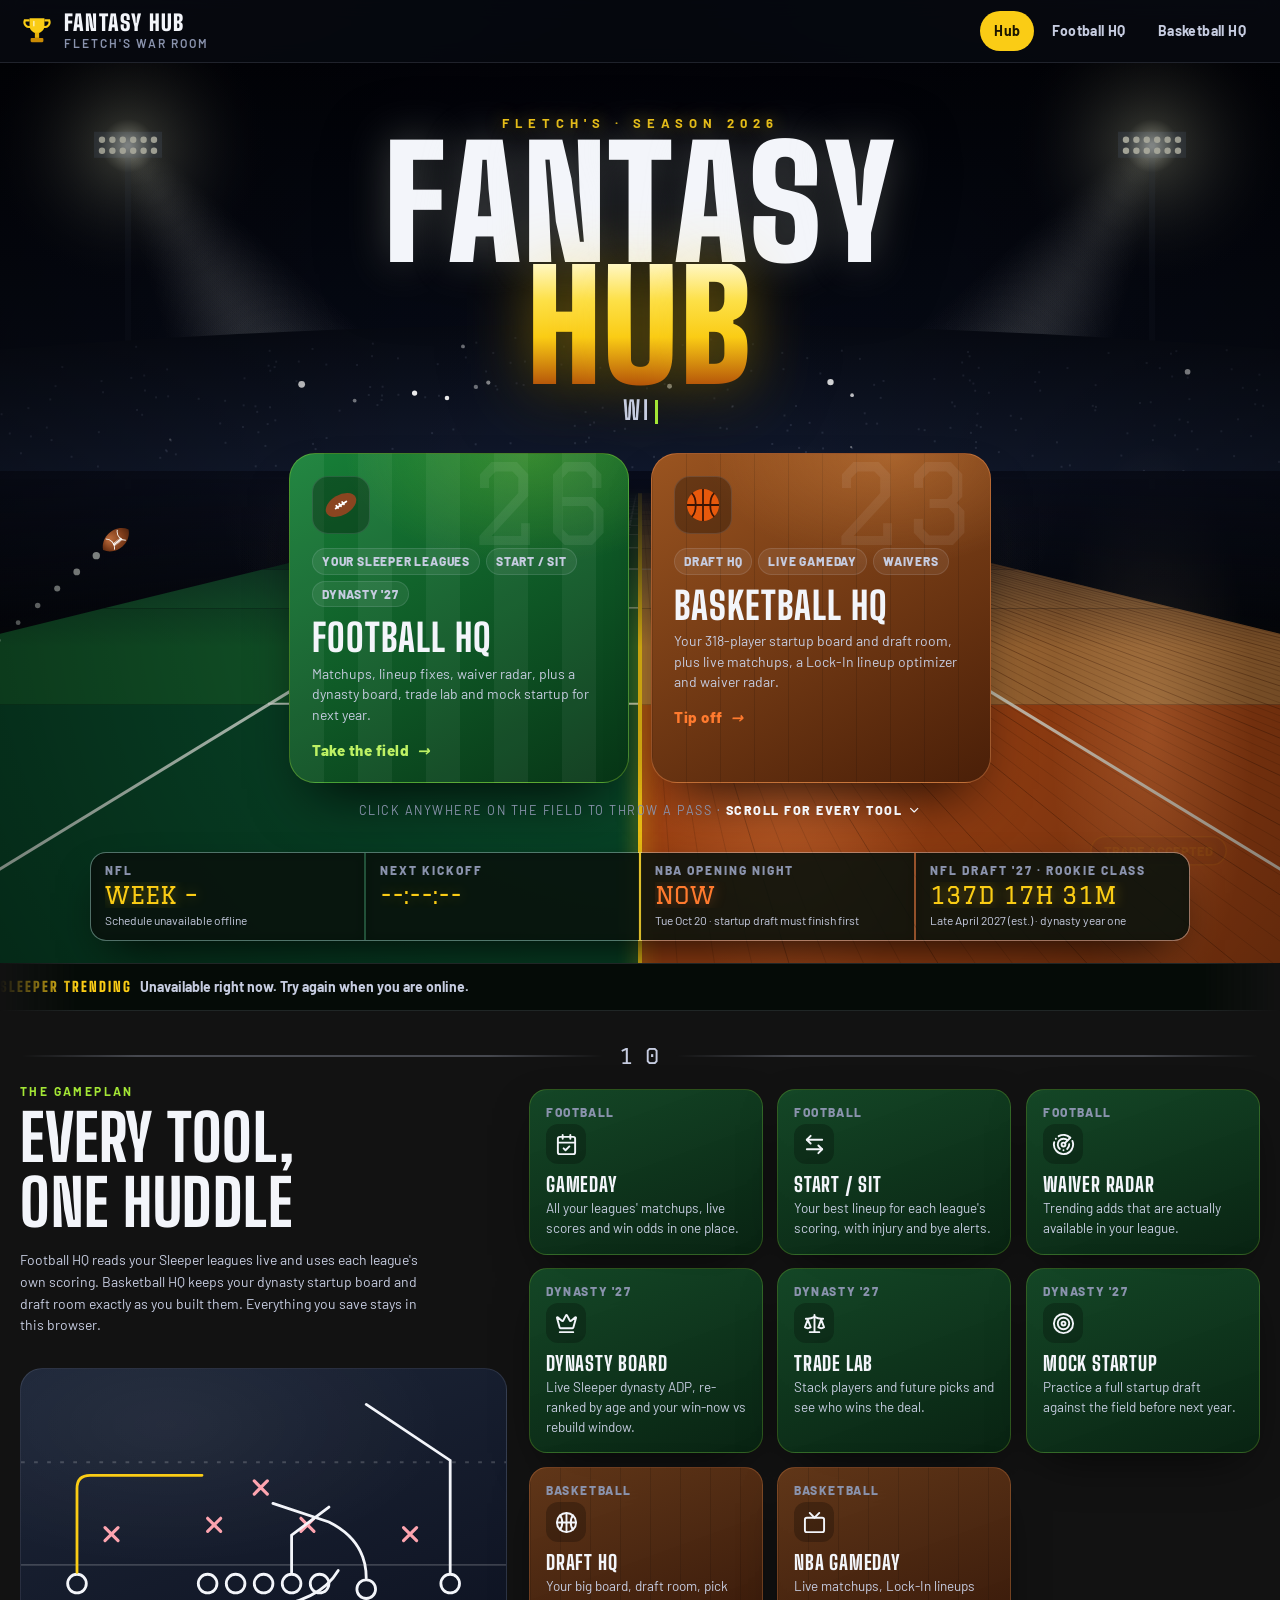
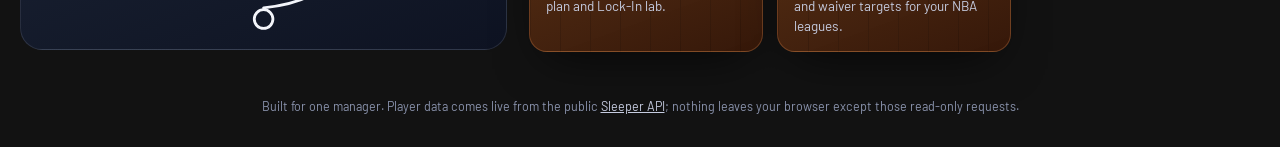
==== index.html @ 1ca3223a "Live board: normal view shows just the player's team and kickoff; full screen keeps the matchup Co-A" ====
<!doctype html>
<html lang="en">
<head>
<meta charset="utf-8">
<meta name="viewport" content="width=device-width,initial-scale=1">
<title>Fletch's Fantasy Hub</title>
<meta name="description" content="Personal fantasy sports hub: football leagues, dynasty prep and the basketball draft HQ.">
<link rel="icon" href="data:image/svg+xml,<svg xmlns='http://www.w3.org/2000/svg' viewBox='0 0 64 64'><ellipse cx='32' cy='32' rx='28' ry='17' fill='%238a4520' transform='rotate(-30 32 32)'/><path d='M22 38l20-12M27 36l-3-4M32 33l-3-4M37 30l-3-4' stroke='white' stroke-width='3'/></svg>">
<link rel="preconnect" href="https://fonts.googleapis.com"><link rel="preconnect" href="https://fonts.gstatic.com" crossorigin>
<link rel="stylesheet" href="https://fonts.googleapis.com/css2?family=Big+Shoulders+Display:wght@700;800;900&family=Graduate&family=Barlow:wght@400;500;600;700;800&family=JetBrains+Mono:wght@500;700&display=swap">
<link rel="stylesheet" href="assets/hub.css?v=20261015f">
<style>
/* Landing: a full-bleed stadium hero (canvas field + flying objects) with the title, two "jersey" doors and a scoreboard.
   Below: the gameplan tiles, a live Sleeper ticker and a recap of your leagues. */
.stadium{position:relative;min-height:max(100vh,720px);overflow:hidden;isolation:isolate;cursor:crosshair}
.stadium canvas{position:absolute;inset:0;width:100%;height:100%;display:block}
#fieldCv{z-index:-2}
#fxCv{z-index:2;pointer-events:none}
.stadium .hero-in{position:relative;z-index:3;display:flex;flex-direction:column;align-items:center;text-align:center;padding:6vh 20px 130px;pointer-events:none}
.stadium .hero-in a,.stadium .hero-in button{pointer-events:auto}
.kicker{font:700 13px/1 var(--font-body);letter-spacing:6px;text-transform:uppercase;color:var(--gold);text-shadow:0 0 16px rgba(250,204,21,.55);opacity:0;animation:fadeup .8s .2s forwards}
.title{margin:12px 0 6px;font:900 clamp(60px,min(12.5vw,17vh),190px)/.8 var(--font-display);text-transform:uppercase;letter-spacing:2px;filter:drop-shadow(0 12px 30px rgba(0,0,0,.7))}
.title .ln{display:block;white-space:nowrap}
.title .ch{display:inline-block;opacity:0;transform:translateY(-120px) rotate(-14deg) scale(1.4);animation:drop .9s cubic-bezier(.2,1.4,.4,1) forwards}
.title .ln1 .ch{color:var(--chalk);-webkit-text-stroke:0 transparent;text-shadow:0 0 40px rgba(241,248,238,.25)}
.title .ln2 .ch{background:linear-gradient(100deg,transparent 40%,rgba(255,255,255,.95) 50%,transparent 60%) no-repeat,linear-gradient(180deg,#fff7c2 0%,var(--gold-2) 30%,var(--gold) 60%,#b45309 100%);background-size:300% 100%,100% 100%;background-position:150% 0,0 0;-webkit-background-clip:text;background-clip:text;color:transparent;filter:drop-shadow(0 0 30px rgba(250,204,21,.45));animation-name:drop,shimmer;animation-duration:.9s,4.5s;animation-timing-function:cubic-bezier(.2,1.4,.4,1),ease-in-out;animation-fill-mode:forwards,none;animation-iteration-count:1,infinite}
@keyframes drop{to{opacity:1;transform:none}}
@keyframes shimmer{0%,55%{background-position:150% 0,0 0}85%,100%{background-position:-50% 0,0 0}}
@keyframes fadeup{from{opacity:0;transform:translateY(16px)}to{opacity:1;transform:none}}
.tagline{height:34px;font:700 clamp(18px,2.4vw,26px)/34px var(--font-display);letter-spacing:3px;text-transform:uppercase;color:var(--chalk-2);opacity:0;animation:fadeup .8s 1.5s forwards}
.tagline b{color:var(--gold)}
.tagline .cur{display:inline-block;width:3px;height:24px;background:var(--lime);vertical-align:-4px;margin-left:4px;animation:blink 1s steps(1) infinite}
@keyframes blink{50%{opacity:0}}
.doors{display:grid;grid-template-columns:repeat(2,minmax(0,340px));gap:22px;margin-top:26px}
@media (max-height:860px) and (min-width:761px){.door .pills{display:none}.door p{margin-bottom:8px}.door h2{font-size:32px}.door .ico{width:48px;height:48px;margin-bottom:10px}.hint{display:none}}
.door{position:relative;display:block;text-decoration:none;color:var(--chalk);border-radius:26px;padding:22px 22px 20px;text-align:left;overflow:hidden;opacity:0;animation:fadeup .8s forwards;border:1px solid var(--line-strong);box-shadow:0 30px 60px -24px rgba(0,0,0,.9)}
.door:nth-child(1){animation-delay:1.8s;background:radial-gradient(260px 160px at var(--mx,70%) var(--my,0%),rgba(163,230,53,.25),transparent 70%),repeating-linear-gradient(90deg,rgba(255,255,255,.05) 0 34px,transparent 34px 68px),linear-gradient(150deg,#178038,#073516)}
.door:nth-child(1){border-color:rgba(163,230,53,.35)}
.door:nth-child(2){animation-delay:2s;border-color:rgba(255,154,87,.4);background:radial-gradient(260px 160px at var(--mx,70%) var(--my,0%),rgba(255,170,90,.3),transparent 70%),repeating-linear-gradient(90deg,rgba(0,0,0,.12) 0 1px,transparent 1px 34px),linear-gradient(150deg,#9a5420,#4a1f08)}
.door .num{position:absolute;right:14px;top:-6px;font:400 110px/1 var(--font-jersey);color:rgba(255,255,255,.07);pointer-events:none}
.door .ico{width:58px;height:58px;display:grid;place-items:center;border-radius:16px;background:rgba(0,0,0,.3);border:1px solid var(--line);margin-bottom:14px}
.door:nth-child(1) .go{color:#bef264}
.door:nth-child(1) .ico svg{animation:wob 3s ease-in-out infinite}
.door:nth-child(2) .ico svg{animation:bounce 1.1s cubic-bezier(.5,0,.5,1) infinite alternate}
@keyframes bounce{from{transform:translateY(-5px)}to{transform:translateY(5px) scaleY(.92)}}
.door h2{font-size:38px;text-transform:uppercase;letter-spacing:1px}
.door p{margin:6px 0 14px;color:var(--chalk-2);font-size:14px;line-height:1.45}
.door .go{display:inline-flex;align-items:center;gap:8px;font-weight:800;letter-spacing:.5px;color:var(--gold)}
.door:nth-child(2) .go{color:var(--orange)}
.door .go i{display:inline-block;transition:transform .2s}
.door:hover .go i{transform:translateX(6px)}
.door .pills{display:flex;gap:6px;flex-wrap:wrap;margin-bottom:12px}
.door .pills span{font-size:12px;font-weight:800;letter-spacing:.8px;text-transform:uppercase;padding:3px 9px;border-radius:999px;background:rgba(255,255,255,.07);border:1px solid var(--line);color:var(--chalk-2)}
@media (max-width:760px){.doors{grid-template-columns:minmax(0,1fr);width:100%;max-width:420px}.stadium .hero-in{padding-top:7vh}}
.hint .cue{color:var(--chalk);text-decoration:none;font-weight:800;white-space:nowrap}
.hint .cue .ic{animation:cue 1.6s ease-in-out infinite}
.hint .cue:hover{color:var(--gold)}
@keyframes cue{0%,100%{transform:translateY(0)}50%{transform:translateY(3px)}}
@media (prefers-reduced-motion:reduce){.hint .cue .ic{animation:none}}
.hint{margin-top:18px;font-size:12.5px;letter-spacing:1.5px;text-transform:uppercase;color:var(--muted);opacity:0;animation:fadeup .8s 2.6s forwards}
.board-strip{position:absolute;left:0;right:0;margin:0 auto;bottom:22px;z-index:3;width:min(1100px,calc(100% - 32px));display:grid;grid-template-columns:repeat(4,minmax(0,1fr));gap:2px;border-radius:16px;overflow:hidden;background:rgba(225,255,230,.12);border:1px solid var(--line-strong);box-shadow:0 20px 50px -20px #000;opacity:0;animation:fadeup .8s 2.3s forwards}
.board-strip > div{background:rgba(2,10,5,.86);backdrop-filter:blur(6px);padding:10px 14px;min-width:0}
.board-strip .l{display:block;font:800 12px/1.2 var(--font-body);letter-spacing:2px;text-transform:uppercase;color:var(--muted);white-space:nowrap;overflow:hidden;text-overflow:ellipsis}
.board-strip b{display:block;margin-top:5px;font:400 clamp(16px,2vw,24px)/1.1 var(--font-jersey);color:var(--gold);text-shadow:0 0 14px rgba(250,204,21,.45);white-space:nowrap;overflow:hidden;text-overflow:ellipsis}
.board-strip b.o{color:var(--orange);text-shadow:0 0 14px rgba(255,122,46,.45)}
.board-strip small{display:block;font-size:12px;color:var(--chalk-2);margin-top:3px;white-space:nowrap;overflow:hidden;text-overflow:ellipsis}
@media (max-width:760px){.board-strip{grid-template-columns:repeat(2,minmax(0,1fr))}.stadium .hero-in{padding-bottom:200px}}

/* ticker */
.ticker{position:relative;z-index:1;overflow:hidden;border-block:1px solid var(--line);background:rgba(2,10,5,.75);white-space:nowrap;-webkit-mask-image:linear-gradient(90deg,transparent,#000 6%,#000 94%,transparent);mask-image:linear-gradient(90deg,transparent,#000 6%,#000 94%,transparent)}
.ticker .tk{display:inline-flex;gap:34px;padding:12px 0;animation:tick 60s linear infinite}
.ticker:hover .tk{animation-play-state:paused}
.ticker .it{display:inline-flex;align-items:center;gap:8px;font-weight:700;font-size:14px;color:var(--chalk-2)}
.ticker .it b{color:var(--chalk)}
.ticker .up{color:var(--lime);font-family:var(--font-mono);font-size:12px}
.ticker .dn{color:#fda4af;font-family:var(--font-mono);font-size:12px}
.ticker .lab{font:900 14px/1 var(--font-display);letter-spacing:2px;color:var(--gold);text-transform:uppercase}
@keyframes tick{to{transform:translateX(-50%)}}

/* gameplan */
.plan{display:grid;grid-template-columns:minmax(0,1fr) minmax(0,1.5fr);gap:22px;align-items:center}
@media (max-width:980px){.plan{grid-template-columns:minmax(0,1fr)}}
.playsvg{width:100%;height:auto;border-radius:22px;background:radial-gradient(400px 200px at 30% 20%,rgba(255,255,255,.05),transparent 70%),linear-gradient(160deg,#1d2638,#0e1322);border:1px solid var(--line)}
.playsvg .route{fill:none;stroke:var(--chalk);stroke-width:3;stroke-linecap:round;stroke-dasharray:var(--len);stroke-dashoffset:var(--len)}
.playsvg.in .route{animation:draw 1.6s ease forwards}
.playsvg .route.hot{stroke:var(--gold)}
@keyframes draw{to{stroke-dashoffset:0}}
.playsvg .o{fill:none;stroke:var(--chalk);stroke-width:3}
.playsvg .x{stroke:#fda4af;stroke-width:3.4;stroke-linecap:round}
.tiles{display:grid;grid-template-columns:repeat(auto-fill,minmax(210px,1fr));gap:14px}
.tile{display:block;text-decoration:none;color:var(--chalk);padding:16px;border-radius:18px;background:var(--surface);border:1px solid var(--line);box-shadow:var(--shadow);transition:border-color .2s,transform .25s}
.tile:hover{border-color:var(--gold)}
.tile.fb{background:linear-gradient(160deg,rgba(23,115,56,.55),rgba(7,40,19,.8));border-color:rgba(163,230,53,.22)}
.tile.fb:hover{border-color:#a3e635}
.tile.nba{background:repeating-linear-gradient(90deg,rgba(0,0,0,.12) 0 1px,transparent 1px 30px),linear-gradient(160deg,rgba(150,80,30,.6),rgba(60,25,8,.85));border-color:rgba(255,154,87,.25)}
.tile.nba:hover{border-color:#ff9a57}
.tile .ti{width:40px;height:40px;border-radius:12px;display:grid;place-items:center;margin-bottom:10px;background:rgba(0,0,0,.25);font-size:20px;color:var(--chalk)}
.tile h3{font-size:20px;text-transform:uppercase;letter-spacing:.8px}
.tile p{margin:4px 0 0;font-size:13.5px;color:var(--chalk-2);line-height:1.45}
.tile .lg{font:800 12px/1 var(--font-body);letter-spacing:1.6px;text-transform:uppercase;color:var(--muted);margin-bottom:6px}
.recap{display:grid;grid-template-columns:repeat(auto-fill,minmax(250px,1fr));gap:14px}
.lgcard{padding:16px;border-radius:18px;background:var(--surface);border:1px solid var(--line);text-decoration:none;color:var(--chalk);display:block}
.lgcard .rec{font:400 34px/1 var(--font-jersey);color:var(--gold)}
.lgcard .nm{font:800 18px/1.15 var(--font-display);text-transform:uppercase;letter-spacing:.6px;margin-bottom:8px}
.scrollcue{position:absolute;left:50%;bottom:118px;z-index:3;transform:translateX(-50%);opacity:0;animation:fadeup .8s 3s forwards;display:none}
</style>
</head>
<body>
<header class="topnav">
  <div class="wrap">
    <a class="logo" href="index.html" aria-label="Fantasy Hub home">
      <svg class="ball" viewBox="0 0 64 64" aria-hidden="true"><path d="M18 8h28v14a14 14 0 0 1-28 0z" fill="#facc15"/><path d="M18 12H9a9 9 0 0 0 11 12M46 12h9a9 9 0 0 1-11 12" fill="none" stroke="#facc15" stroke-width="4"/><rect x="28" y="35" width="8" height="10" fill="#eab308"/><rect x="20" y="45" width="24" height="8" rx="2" fill="#ca8a04"/><path d="M26 14v8" stroke="#fff" stroke-width="3" stroke-linecap="round" opacity=".6"/></svg>
      <span>Fantasy Hub<small>Fletch's war room</small></span>
    </a>
    <nav class="navlinks" aria-label="Main">
      <a href="index.html" aria-current="page">Hub</a>
      <a href="football/index.html">Football HQ</a>
      <a href="basketball/index.html">Basketball HQ</a>
    </nav>
  </div>
</header>

<section class="stadium" id="stadium" aria-label="Welcome">
  <canvas id="fieldCv" aria-hidden="true"></canvas>
  <canvas id="fxCv" aria-hidden="true"></canvas>
  <div class="hero-in">
    <div class="kicker">Fletch's · Season 2026</div>
    <h1 class="title" aria-label="Fantasy Hub"><span class="ln ln1" data-t="FANTASY"></span><span class="ln ln2" data-t="HUB"></span></h1>
    <div class="tagline" aria-live="off"><span id="tagTxt"></span><span class="cur"></span></div>
    <div class="doors">
      <a class="door tilt shine" href="football/index.html">
        <span class="num">26</span>
        <div class="ico"><svg width="38" height="38" viewBox="0 0 64 64" aria-hidden="true"><ellipse cx="32" cy="32" rx="28" ry="17" fill="#8a4520" transform="rotate(-30 32 32)"/><path d="M23 38l18-12M27 37l-3-4M32 34l-3-4M37 31l-3-4" stroke="#fff" stroke-width="3" stroke-linecap="round"/></svg></div>
        <div class="pills"><span>Your Sleeper leagues</span><span>Start / Sit</span><span>Dynasty '27</span></div>
        <h2>Football HQ</h2>
        <p>Matchups, lineup fixes, waiver radar, plus a dynasty board, trade lab and mock startup for next year.</p>
        <span class="go">Take the field <i>→</i></span>
      </a>
      <a class="door tilt shine" href="basketball/index.html">
        <span class="num">23</span>
        <div class="ico"><svg width="38" height="38" viewBox="0 0 64 64" aria-hidden="true"><circle cx="32" cy="32" r="27" fill="#e8590c"/><g fill="none" stroke="#3b1404" stroke-width="3"><path d="M5 32h54M32 5v54"/><path d="M13 12c9 8 9 32 0 40M51 12c-9 8-9 32 0 40"/></g></svg></div>
        <div class="pills"><span>Draft HQ</span><span>Live Gameday</span><span>Waivers</span></div>
        <h2>Basketball HQ</h2>
        <p>Your 318-player startup board and draft room, plus live matchups, a Lock-In lineup optimizer and waiver radar.</p>
        <span class="go">Tip off <i>→</i></span>
      </a>
    </div>
    <div class="hint">Click anywhere on the field to throw a pass · <a class="cue" href="#tools">Scroll for every tool <svg class="ic" aria-hidden="true" focusable="false"><use href="#i-chevron-down"/></svg></a></div>
  </div>
  <div class="board-strip" role="group" aria-label="Scoreboard">
    <div><span class="l" id="sbWeekL">NFL</span><b id="sbWeek">WEEK –</b><small id="sbWeekS">Loading schedule…</small></div>
    <div><span class="l">Next kickoff</span><b id="sbKick">--:--:--</b><small id="sbKickS">&nbsp;</small></div>
    <div><span class="l">NBA opening night</span><b class="o" id="sbNba">--</b><small>Tue Oct 20 · startup draft must finish first</small></div>
    <div><span class="l">NFL Draft '27 · rookie class</span><b id="sbDraft">--</b><small>Late April 2027 (est.) · dynasty year one</small></div>
  </div>
</section>

<div class="ticker" aria-label="Trending on Sleeper"><div class="tk" id="ticker"><span class="it"><span class="lab">Sleeper trending</span> Loading the waiver wire…</span></div></div>

<main class="wrap">
  <div class="yard reveal"><span>1 0</span></div>
  <section class="plan" id="tools">
    <div class="reveal">
      <div class="eyebrow">The gameplan</div>
      <h2 style="font-size:clamp(40px,5vw,64px);text-transform:uppercase;margin:8px 0 10px">Every tool, one huddle</h2>
      <p class="sub" style="max-width:52ch">Football HQ reads your Sleeper leagues live and uses each league's own scoring. Basketball HQ keeps your dynasty startup board and draft room exactly as you built them. Everything you save stays in this browser.</p>
      <svg class="playsvg" id="play" viewBox="0 0 520 300" role="img" aria-label="Chalkboard play diagram" style="margin-top:18px">
        <g stroke="rgba(255,255,255,.18)" stroke-width="2"><path d="M0 210h520"/><path d="M0 100h520" stroke-dasharray="4 10"/></g>
        <g class="x"><path d="M90 170l14 14M104 170l-14 14"/><path d="M200 160l14 14M214 160l-14 14"/><path d="M300 160l14 14M314 160l-14 14"/><path d="M410 170l14 14M424 170l-14 14"/><path d="M250 120l14 14M264 120l-14 14"/></g>
        <g><circle class="o" cx="60" cy="230" r="10"/><circle class="o" cx="200" cy="230" r="10"/><circle class="o" cx="230" cy="230" r="10"/><circle class="o" cx="260" cy="230" r="10"/><circle class="o" cx="290" cy="230" r="10"/><circle class="o" cx="320" cy="230" r="10"/><circle class="o" cx="460" cy="230" r="10"/><circle class="o" cx="260" cy="268" r="10"/><circle class="o" cx="370" cy="236" r="10"/></g>
        <path class="route hot" d="M60 218v-90q0-14 14-14h120" style="--len:240"/>
        <path class="route" d="M460 218v-120l-90-60" style="--len:240"/>
        <path class="route" d="M370 224q0-40-40-60l-60-20" style="--len:200"/>
        <path class="route" d="M260 256q60-6 80-40" style="--len:120"/>
        <path class="route" d="M290 218v-40l40-30" style="--len:110"/>
      </svg>
    </div>
    <div class="tiles">
      <a class="tile fb tilt reveal" href="football/index.html#gameday"><div class="lg">Football</div><div class="ti"><svg class="ic" aria-hidden="true" focusable="false"><use href="#i-calendar-check"/></svg></div><h3>Gameday</h3><p>All your leagues' matchups, live scores and win odds in one place.</p></a>
      <a class="tile fb tilt reveal" href="football/index.html#startsit"><div class="lg">Football</div><div class="ti"><svg class="ic" aria-hidden="true" focusable="false"><use href="#i-arrow-left-right"/></svg></div><h3>Start / Sit</h3><p>Your best lineup for each league's scoring, with injury and bye alerts.</p></a>
      <a class="tile fb tilt reveal" href="football/index.html#waivers"><div class="lg">Football</div><div class="ti"><svg class="ic" aria-hidden="true" focusable="false"><use href="#i-radar"/></svg></div><h3>Waiver Radar</h3><p>Trending adds that are actually available in your league.</p></a>
      <a class="tile fb tilt reveal" href="football/index.html#dynasty"><div class="lg">Dynasty '27</div><div class="ti"><svg class="ic" aria-hidden="true" focusable="false"><use href="#i-crown"/></svg></div><h3>Dynasty Board</h3><p>Live Sleeper dynasty ADP, re-ranked by age and your win-now vs rebuild window.</p></a>
      <a class="tile fb tilt reveal" href="football/index.html#trade"><div class="lg">Dynasty '27</div><div class="ti"><svg class="ic" aria-hidden="true" focusable="false"><use href="#i-scale"/></svg></div><h3>Trade Lab</h3><p>Stack players and future picks and see who wins the deal.</p></a>
      <a class="tile fb tilt reveal" href="football/index.html#mock"><div class="lg">Dynasty '27</div><div class="ti"><svg class="ic" aria-hidden="true" focusable="false"><use href="#i-target"/></svg></div><h3>Mock Startup</h3><p>Practice a full startup draft against the field before next year.</p></a>
      <a class="tile nba tilt reveal" href="basketball/index.html#board"><div class="lg">Basketball</div><div class="ti"><svg class="ic" aria-hidden="true" focusable="false"><use href="#i-basketball"/></svg></div><h3>Draft HQ</h3><p>Your big board, draft room, pick plan and Lock-In lab.</p></a>
      <a class="tile nba tilt reveal" href="basketball/index.html#gameday"><div class="lg">Basketball</div><div class="ti"><svg class="ic" aria-hidden="true" focusable="false"><use href="#i-tv"/></svg></div><h3>NBA Gameday</h3><p>Live matchups, Lock-In lineups and waiver targets for your NBA leagues.</p></a>
    </div>
  </section>

  <div id="recapWrap" hidden>
    <div class="yard reveal"><span>2 0</span></div>
    <div class="row reveal" style="margin-bottom:14px"><div><div class="eyebrow">Your leagues</div><h2 style="font-size:40px;text-transform:uppercase;margin-top:6px">Locker room</h2></div><span class="sp"></span><a class="btn small" href="football/index.html#gameday">Open Gameday →</a></div>
    <div class="recap" id="recap"></div>
  </div>
</main>
<footer class="foot">Built for one manager. Player data comes live from the public <a href="https://docs.sleeper.com/" target="_blank" rel="noopener">Sleeper API</a>; nothing leaves your browser except those read-only requests.</footer>

<script src="assets/icons.js"></script>
<script src="assets/fx.js"></script>
<script src="football/nfl-snapshot.js" defer></script>
<script>
(() => {
const { $, $$, esc, rand, clamp, reduced, store, sleeper, drawFootball, drawBasketball, drawBaseball, drawSoccer, confetti, popText, tilt, reveal, fmtCountdown } = FX;

/* ---------- title letters ---------- */
$$('.title .ln').forEach((ln, li) => {
  ln.innerHTML = [...ln.dataset.t].map((c, i) => { const d = .35 + li * .55 + i * .07; return `<span class="ch" style="animation-delay:${d}s,${2.4 + i * .12}s">${c}</span>`; }).join('');
});
/* ---------- rotating tagline ---------- */
const LINES = ['Win <b>this week</b>.', 'Fix the <b>lineup</b>.', 'Raid the <b>waiver wire</b>.', 'Build the <b>dynasty</b>.', 'Draft like a <b>GM</b>.', 'Lock in the <b>W</b>.'];
(async function typeLoop() {
  const el = $('#tagTxt'); await new Promise(r => setTimeout(r, 1700));
  for (let i = 0; ; i = (i + 1) % LINES.length) {
    const html = LINES[i], plain = html.replace(/<[^>]+>/g, '');
    for (let k = 0; k <= plain.length; k++) { el.innerHTML = typed(html, k); await new Promise(r => setTimeout(r, reduced ? 0 : 45)); }
    await new Promise(r => setTimeout(r, 1700));
    for (let k = plain.length; k >= 0; k--) { el.innerHTML = typed(html, k); await new Promise(r => setTimeout(r, reduced ? 0 : 22)); }
  }
  function typed(html, n) { let out = '', c = 0; for (const tok of html.split(/(<[^>]+>)/)) { if (tok.startsWith('<')) { out += tok; continue; } for (const ch of tok) { if (c++ >= n) break; out += esc(ch); } } return out; }
})();
$$('.tilt').forEach(el => tilt(el, 9));
reveal();
const play = $('#play');
new IntersectionObserver((es, o) => es.forEach(e => { if (e.isIntersecting) { play.classList.add('in'); o.disconnect(); } }), { threshold: .4 }).observe(play);

/* =====================================================================
   STADIUM: perspective field rushing toward the camera + night sky,
   light towers, crowd flashes and fireworks (field canvas), and flying
   footballs, basketballs and stat chips (fx canvas).
   ===================================================================== */
const stadium = $('#stadium'), fc = $('#fieldCv'), fctx = fc.getContext('2d'), xc = $('#fxCv'), xctx = xc.getContext('2d');
let W = 0, H = 0, DPR = 1, HOR = 0;
function fit() {
  DPR = Math.min(2, devicePixelRatio || 1); const r = stadium.getBoundingClientRect(); W = r.width; H = r.height; HOR = H * .46;
  for (const [c, x] of [[fc, fctx], [xc, xctx]]) { c.width = W * DPR; c.height = H * DPR; x.setTransform(DPR, 0, 0, DPR, 0, 0); }
}
fit(); addEventListener('resize', fit);

const crowd = Array.from({ length: 260 }, () => ({ x: Math.random(), y: Math.random(), p: rand(0, 1), s: rand(.6, 1.8) }));
const fireworks = [];
let cz = 0; // camera position along the field, in yards
const L = 120, ZN = 3.2, ZF = 95;
const yAt = z => HOR + (H - HOR) * ZN / z;
const xAt = (z, u) => W / 2 + u * (W * .62 * ZN / 26.65) / z;

let skyCv=null;
function buildSky() { // static layer: gradient, soft light beams, towers, stands (rebuilt on resize)
  skyCv = document.createElement('canvas'); skyCv.width = W * DPR; skyCv.height = H * DPR;
  const c = skyCv.getContext('2d'); c.setTransform(DPR, 0, 0, DPR, 0, 0);
  const g = c.createLinearGradient(0, 0, 0, HOR); g.addColorStop(0, '#020309'); g.addColorStop(.7, '#070b17'); g.addColorStop(1, '#10162a');
  c.fillStyle = g; c.fillRect(0, 0, W, HOR + 2);
  c.save(); c.globalCompositeOperation = 'lighter';
  for (const side of [-1, 1]) { // a soft cone built from overlapping radial glows, so it never shows hard edges
    const tx = W / 2 + side * W * .4, ty = HOR * .2, ex = W / 2 + side * W * .04, ey = H * .9;
    for (let i = 0; i <= 44; i++) {
      const p = i / 44, x = tx + (ex - tx) * p, y = ty + (ey - ty) * p, r = 18 + p * W * .2, al = .055 * Math.pow(1 - p, 1.4);
      const rg = c.createRadialGradient(x, y, 0, x, y, r); rg.addColorStop(0, `rgba(245,245,230,${al})`); rg.addColorStop(1, 'rgba(245,245,230,0)');
      c.fillStyle = rg; c.fillRect(x - r, y - r, r * 2, r * 2);
    }
  }
  c.restore();
  for (const side of [-1, 1]) {
    const tx = W / 2 + side * W * .4, ty = HOR * .2;
    c.fillStyle = '#0b0f1b'; c.fillRect(tx - 3, ty + 12, 6, HOR - ty);
    c.fillStyle = '#121828'; c.fillRect(tx - 34, ty - 14, 68, 26);
  }
  const sTop = HOR * .62, sg = c.createLinearGradient(0, sTop, 0, HOR); sg.addColorStop(0, '#070a13'); sg.addColorStop(1, '#121a2e');
  c.fillStyle = sg; c.beginPath(); c.moveTo(0, sTop + 30); c.quadraticCurveTo(W / 2, sTop - 22, W, sTop + 30); c.lineTo(W, HOR); c.lineTo(0, HOR); c.fill();
}
function drawSky(t) {
  if (!skyCv || skyCv.width !== Math.round(W * DPR) || skyCv.height !== Math.round(H * DPR)) buildSky();
  fctx.drawImage(skyCv, 0, 0, W, H);
  for (const side of [-1, 1]) {
    const tx = W / 2 + side * W * .4, ty = HOR * .2, flick = .85 + .15 * Math.sin(t * 7 + side * 3) * Math.sin(t * 2.3);
    fctx.save(); fctx.globalCompositeOperation = 'lighter';
    const halo = fctx.createRadialGradient(tx, ty, 2, tx, ty, 140); halo.addColorStop(0, `rgba(255,255,230,${.75 * flick})`); halo.addColorStop(.18, `rgba(255,255,200,${.25 * flick})`); halo.addColorStop(1, 'rgba(0,0,0,0)');
    fctx.fillStyle = halo; fctx.fillRect(tx - 150, ty - 150, 300, 300); fctx.restore();
    fctx.fillStyle = `rgba(255,255,235,${flick})`;
    for (let i = 0; i < 6; i++) for (let j = 0; j < 2; j++) { fctx.beginPath(); fctx.arc(tx - 26 + i * 10.4, ty - 6 + j * 11, 3.2, 0, 7); fctx.fill(); }
  }
  const sTop = HOR * .62;
  // stands + crowd flashes
  for (const c of crowd) {
    const x = c.x * W, y = sTop + 14 + c.y * (HOR - sTop - 16) + Math.abs(c.x - .5) * 30 * (1 - c.y);
    const k = (t * .35 + c.p) % 1, a = k < .04 ? (1 - k / .04) : 0;
    fctx.fillStyle = `rgba(175,185,215,${.10 + .05 * c.y})`; fctx.fillRect(x, y, 2, 2);
    if (a > 0) { fctx.fillStyle = `rgba(255,255,255,${a})`; fctx.beginPath(); fctx.arc(x, y, c.s * 2.2 * a + .5, 0, 7); fctx.fill(); }
  }
  // fireworks
  for (let i = fireworks.length - 1; i >= 0; i--) {
    const f = fireworks[i]; f.life--;
    if (f.stage === 0) { f.y += f.vy; f.vy += .08; fctx.fillStyle = '#fff7c2'; fctx.fillRect(f.x - 1, f.y, 2, 6); if (f.vy >= -1) { f.stage = 1; f.sp = Array.from({ length: 46 }, (_, k) => { const a = k / 46 * Math.PI * 2, s = rand(1.6, 3.4); return { x: f.x, y: f.y, vx: Math.cos(a) * s, vy: Math.sin(a) * s }; }); f.life = 70; } }
    else { fctx.save(); fctx.globalCompositeOperation = 'lighter'; for (const p of f.sp) { p.x += p.vx; p.y += p.vy; p.vx *= .97; p.vy = p.vy * .97 + .04; fctx.fillStyle = f.c; fctx.globalAlpha = f.life / 70; fctx.beginPath(); fctx.arc(p.x, p.y, 1.8, 0, 7); fctx.fill(); } fctx.restore(); }
    if (f.life <= 0 && f.stage === 1) fireworks.splice(i, 1);
  }
}
function launchFirework(x) { fireworks.push({ x: x ?? rand(W * .15, W * .85), y: HOR, vy: rand(-8.5, -6.5), stage: 0, life: 999, c: ['#facc15', '#a3e635', '#38bdf8', '#ff7a2e', '#f1f8ee', '#f43f5e'][Math.floor(rand(0, 6))] }); }

const FW = 26.65, PX = z => (W * .62 * ZN / FW) / z;
function drawField() {
  // Band by band from far to near; world yard w maps to depth z = w - cz + ZN.
  // Left half is a football field, right half is a hardwood court, split by a glowing gold seam.
  const first = Math.floor(cz / 5) * 5, bands = [], zMin = ZN * .55;
  for (let w = first; w - cz + ZN < ZF; w += 5) bands.push(w);
  for (let i = bands.length - 1; i >= 0; i--) {
    const w = bands[i], z1 = Math.max(zMin, w - cz + ZN), z2 = w + 5 - cz + ZN;
    const y1 = yAt(z1), y2 = yAt(z2), m = ((w % L) + L) % L;
    const endzone = m < 10 || m >= 110, stripe = Math.floor(m / 5) % 2, fog = clamp((z2 - 10) / (ZF - 10), 0, 1);
    const dim = v => Math.round(v * (1 - fog * .78));
    const turf = (endzone ? [8, 70, 40] : stripe ? [22, 104, 50] : [18, 90, 43]).map(dim);
    const wood = (endzone ? [168, 70, 20] : stripe ? [190, 128, 66] : [176, 115, 57]).map(dim);
    const quad = (u0, u1, col) => { fctx.fillStyle = `rgb(${col})`; fctx.beginPath(); fctx.moveTo(xAt(z1, u0), y1); fctx.lineTo(xAt(z1, u1), y1); fctx.lineTo(xAt(z2, u1), y2); fctx.lineTo(xAt(z2, u0), y2); fctx.fill(); };
    quad(-FW - 40, 0, turf); quad(0, FW + 40, wood);
    if (endzone && (m === 0 || m === 110)) {
      const zc = w + 5 - cz + ZN; if (zc > ZN * .9) {
        const yc = yAt(zc), sc = PX(zc);
        fctx.save(); fctx.translate(W / 2, yc); fctx.scale(1, .42 * (1 - fog * .3));
        fctx.font = `900 ${sc * 7}px "Big Shoulders Display",sans-serif`; fctx.textAlign = 'center'; fctx.textBaseline = 'middle';
        fctx.fillStyle = `rgba(250,204,21,${.85 * (1 - fog)})`; fctx.fillText(m === 0 ? 'FANTASY' : 'HUB', 0, 0);
        fctx.strokeStyle = `rgba(255,255,255,${.6 * (1 - fog)})`; fctx.lineWidth = Math.max(1, sc * .25); fctx.strokeText(m === 0 ? 'FANTASY' : 'HUB', 0, 0);
        fctx.restore();
      }
    }
    if (z1 === w - cz + ZN) {
      const al = .85 * (1 - fog);
      // yard line + numbers on the turf
      fctx.strokeStyle = `rgba(241,248,238,${al})`; fctx.lineWidth = Math.max(1, 30 / z1);
      fctx.beginPath(); fctx.moveTo(xAt(z1, -FW), y1); fctx.lineTo(xAt(z1, 0), y1); fctx.stroke();
      const yard = m - 10;
      if (!endzone && yard % 10 === 0 && yard > 0 && yard < 100) {
        const lab = String(yard <= 50 ? yard : 100 - yard), sc = PX(z1);
        fctx.save(); fctx.font = `400 ${sc * 2.2}px Graduate,serif`; fctx.textAlign = 'center'; fctx.textBaseline = 'bottom'; fctx.fillStyle = `rgba(241,248,238,${al})`;
        fctx.translate(xAt(z1, -18), y1 - 2); fctx.scale(1, .5); fctx.fillText(lab, 0, 0); fctx.restore();
      }
      // court markings on the hardwood: a center line with a circle every 40 yards, a free-throw lane between
      if (m % 40 === 20 || m % 40 === 0) {
        fctx.strokeStyle = `rgba(255,250,240,${al * .9})`; fctx.lineWidth = Math.max(1, 26 / z1);
        const cu = FW / 2;
        if (m % 40 === 20) {
          fctx.beginPath(); fctx.moveTo(xAt(z1, 0), y1); fctx.lineTo(xAt(z1, FW), y1); fctx.stroke();
          const za = Math.max(.6, z1 - 5), zb = z1 + 5;
          fctx.beginPath(); fctx.ellipse(xAt(z1, cu), y1, 5 * PX(z1), Math.max(1, (yAt(za) - yAt(zb)) / 2), 0, 0, 7); fctx.stroke();
          fctx.fillStyle = `rgba(255,122,46,${.45 * (1 - fog)})`; fctx.beginPath(); fctx.ellipse(xAt(z1, cu), y1, 1.6 * PX(z1), Math.max(.5, (yAt(Math.max(.6, z1 - 1.6)) - yAt(z1 + 1.6)) / 2), 0, 0, 7); fctx.fill();
        } else if (z1 + 12 < ZF) {
          const zf = z1 + 12, pts = [[cu - 4, z1], [cu + 4, z1], [cu + 4, zf], [cu - 4, zf]];
          fctx.fillStyle = `rgba(234,88,12,${.35 * (1 - fog)})`; fctx.beginPath(); pts.forEach(([u, z], k) => k ? fctx.lineTo(xAt(z, u), yAt(z)) : fctx.moveTo(xAt(z, u), yAt(z))); fctx.closePath(); fctx.fill(); fctx.stroke();
        }
      }
    }
    if (!endzone) for (let k = 1; k < 5; k++) {
      const zz = w + k - cz + ZN; if (zz < ZN * .6) continue; const yy = yAt(zz), al = .6 * (1 - fog);
      fctx.strokeStyle = `rgba(241,248,238,${al})`; fctx.lineWidth = Math.max(1, 18 / zz);
      for (const u of [-FW, -3.1]) { const x = xAt(zz, u), d = (u < -10 ? 1 : -1) * PX(zz) * .8; fctx.beginPath(); fctx.moveTo(x, yy); fctx.lineTo(x + d, yy); fctx.stroke(); }
    }
  }
  // hardwood plank seams converge on the horizon
  fctx.lineWidth = 1;
  for (let u = 1.25, k = 1; u < FW + 40; u += 1.25, k++) { fctx.strokeStyle = `rgba(70,26,4,${k % 4 ? .2 : .4})`; fctx.beginPath(); fctx.moveTo(xAt(ZF, u), yAt(ZF)); fctx.lineTo(xAt(zMin, u), yAt(zMin)); fctx.stroke(); }
  // varnish sheen: the stadium lights reflected in the court
  fctx.save(); fctx.globalCompositeOperation = 'lighter';
  for (const [cx, sx] of [[W * .62, .5], [W * .9, .35]]) { fctx.save(); fctx.translate(cx, H * .74); fctx.scale(sx, 1); const rg = fctx.createRadialGradient(0, 0, 0, 0, 0, H * .32); rg.addColorStop(0, 'rgba(255,220,170,.16)'); rg.addColorStop(1, 'rgba(255,220,170,0)'); fctx.fillStyle = rg; fctx.fillRect(-H * .32, -H * .32, H * .64, H * .64); fctx.restore(); }
  fctx.restore();
  // sidelines and the gold center seam
  fctx.strokeStyle = 'rgba(241,248,238,.8)'; fctx.lineWidth = 3;
  for (const u of [-FW, FW]) { fctx.beginPath(); fctx.moveTo(xAt(ZF, u), yAt(ZF)); fctx.lineTo(xAt(zMin, u), yAt(zMin)); fctx.stroke(); }
  fctx.save(); fctx.strokeStyle = '#facc15'; fctx.shadowColor = '#facc15'; fctx.shadowBlur = 18; fctx.lineWidth = 4;
  fctx.beginPath(); fctx.moveTo(xAt(ZF, 0), yAt(ZF)); fctx.lineTo(xAt(zMin, 0), yAt(zMin)); fctx.stroke(); fctx.restore();
  const fg = fctx.createLinearGradient(0, HOR - 6, 0, HOR + (H - HOR) * .35); fg.addColorStop(0, 'rgba(10,14,28,1)'); fg.addColorStop(1, 'rgba(10,14,28,0)');
  fctx.fillStyle = fg; fctx.fillRect(0, HOR - 6, W, (H - HOR) * .35 + 6);
  const vg = fctx.createRadialGradient(W / 2, H * .55, H * .2, W / 2, H * .55, Math.max(W, H) * .8); vg.addColorStop(0, 'rgba(0,0,0,0)'); vg.addColorStop(1, 'rgba(0,0,0,.6)');
  fctx.fillStyle = vg; fctx.fillRect(0, 0, W, H);
}

/* ---------- flying things ---------- */
const flyers = [], chips = [], trails = [];
const CHIPS = ['+28.4 PTS', 'TOUCHDOWN', 'W 142–118', 'WAIVER WIN', 'LOCKED IN', 'SMASH START', 'TRADE ACCEPTED', '+$14 FAAB', '3 TDs', '1ST PLACE', 'BOOM WEEK', 'DOUBLE-DOUBLE', '+12.6 PROJ', 'SLEEPER HIT', 'CLINCHED', 'HEATING UP', 'DYNASTY ASSET', 'TRIPLE-DOUBLE', 'HOME RUN', 'GOAL!', 'BUZZER BEATER', 'WALK-OFF', 'HAT TRICK', 'MVP'];
function spawnPass(from, to, opts = {}) {
  const dur = opts.dur || rand(1.3, 2.1);
  flyers.push({ k: 'f', x0: from[0], y0: from[1], x1: to[0], y1: to[1], h: opts.h ?? rand(.18, .4) * H, t: 0, dur, len: opts.len || rand(26, 46), spin: 0, onDone: opts.onDone, big: opts.big });
}
function spawnRandomPass() {
  const l2r = Math.random() < .5, y0 = rand(H * .25, H * .85), y1 = rand(H * .15, H * .8);
  spawnPass([l2r ? -60 : W + 60, y0], [l2r ? W + 60 : -60, y1], { dur: rand(2.2, 3.6), h: rand(.1, .35) * H, len: rand(22, 44) });
}
function spawnHoops() {
  const l2r = Math.random() < .5, r = rand(12, 22);
  flyers.push({ k: 'b', x: l2r ? -40 : W + 40, y: rand(H * .55, H * .9), vx: (l2r ? 1 : -1) * rand(3, 5.5), vy: rand(-9, -5), r, rot: 0, bounces: 0, floor: rand(H * .82, H * .97) });
}
function spawnOther() {
  const l2r = Math.random() < .5;
  flyers.push({ k: 'x', kind: Math.random() < .5 ? 'base' : 'soccer', x: l2r ? -30 : W + 30, y: rand(H * .3, H * .7), vx: (l2r ? 1 : -1) * rand(4, 7), vy: rand(-7, -3.5), r: rand(10, 18), rot: 0 });
}
function spawnChip() {
  chips.push({ x: rand(W * .06, W * .94), y: rand(H * .5, H * .95), text: CHIPS[Math.floor(rand(0, CHIPS.length))], life: 0, max: rand(160, 240), vy: rand(-.5, -.25), hue: Math.random() < .25 ? 'o' : Math.random() < .5 ? 'g' : 'l' });
}
function drawChip(c) {
  const k = c.life / c.max, a = k < .15 ? k / .15 : k > .75 ? (1 - k) / .25 : 1;
  xctx.save(); xctx.globalAlpha = a * .92; xctx.font = '800 13px Barlow,sans-serif';
  const w = xctx.measureText(c.text).width + 26, h = 28, x = c.x - w / 2, y = c.y;
  const col = c.hue === 'o' ? '255,122,46' : c.hue === 'g' ? '250,204,21' : '163,230,53';
  xctx.fillStyle = 'rgba(6,9,18,.8)'; xctx.strokeStyle = `rgba(${col},.8)`; xctx.lineWidth = 1.5;
  xctx.beginPath(); xctx.roundRect(x, y, w, h, 14); xctx.fill(); xctx.stroke();
  xctx.shadowColor = `rgb(${col})`; xctx.shadowBlur = 12; xctx.fillStyle = `rgb(${col})`; xctx.textBaseline = 'middle'; xctx.fillText(c.text, x + 13, y + h / 2 + 1);
  xctx.restore();
}

let last = performance.now(), T = 0, nextPass = .4, nextHoop = 1.2, nextOther = 2, nextChip = .8, nextFw = 2.5;
function frame(now) {
  const dt = Math.min(.05, (now - last) / 1000); last = now; T += dt;
  cz += dt * 7.5;
  fctx.clearRect(0, 0, W, H); drawSky(T); drawField();
  xctx.clearRect(0, 0, W, H);
  if ((nextPass -= dt) <= 0) { spawnRandomPass(); nextPass = rand(.9, 1.8); }
  if ((nextHoop -= dt) <= 0) { spawnHoops(); nextHoop = rand(2.2, 4); }
  if ((nextOther -= dt) <= 0) { spawnOther(); nextOther = rand(2.5, 4.5); }
  if ((nextChip -= dt) <= 0) { spawnChip(); nextChip = rand(.7, 1.4); }
  if ((nextFw -= dt) <= 0) { launchFirework(); if (Math.random() < .4) setTimeout(() => launchFirework(), 250); nextFw = rand(2.5, 5); }
  // trails
  for (let i = trails.length - 1; i >= 0; i--) { const p = trails[i]; p.l -= dt * 1.6; if (p.l <= 0) { trails.splice(i, 1); continue; } xctx.fillStyle = p.c.replace('A', (p.l * .55).toFixed(3)); xctx.beginPath(); xctx.arc(p.x, p.y, p.r * p.l, 0, 7); xctx.fill(); }
  for (let i = flyers.length - 1; i >= 0; i--) {
    const f = flyers[i];
    if (f.k === 'f') {
      f.t += dt / f.dur; const t = Math.min(1, f.t);
      const x = f.x0 + (f.x1 - f.x0) * t, y = f.y0 + (f.y1 - f.y0) * t - f.h * 4 * t * (1 - t);
      const dx = (f.x1 - f.x0), dy = (f.y1 - f.y0) - f.h * 4 * (1 - 2 * t);
      const scale = .7 + .5 * Math.sin(Math.PI * t);
      f.spin += dt * 22;
      trails.push({ x, y, r: f.big ? 7 : 4, l: 1, c: f.big ? 'rgba(250,204,21,A)' : 'rgba(241,248,238,A)' });
      drawFootball(xctx, x, y, f.len * scale, Math.atan2(dy, dx), f.spin, 1);
      if (f.t >= 1) { flyers.splice(i, 1); f.onDone && f.onDone(x, y); }
    } else if (f.k === 'x') {
      f.vy += .12; f.x += f.vx; f.y += f.vy; f.rot += f.vx * .03;
      if (f.kind === 'base') drawBaseball(xctx, f.x, f.y, f.r, f.rot); else drawSoccer(xctx, f.x, f.y, f.r, f.rot);
      if (f.x < -60 || f.x > W + 60 || f.y > H + 60) flyers.splice(i, 1);
    } else {
      f.vy += .35; f.x += f.vx; f.y += f.vy; f.rot += f.vx * .05;
      if (f.y > f.floor - f.r) { f.y = f.floor - f.r; f.vy *= -.72; f.bounces++; }
      xctx.save(); xctx.globalAlpha = .35; xctx.fillStyle = '#000'; xctx.beginPath(); xctx.ellipse(f.x, f.floor, f.r * (1 - (f.floor - f.y) / H), f.r * .25, 0, 0, 7); xctx.fill(); xctx.restore();
      drawBasketball(xctx, f.x, f.y, f.r, f.rot, 1);
      if (f.x < -80 || f.x > W + 80 || f.bounces > 9) flyers.splice(i, 1);
    }
  }
  for (let i = chips.length - 1; i >= 0; i--) { const c = chips[i]; c.life++; c.y += c.vy; drawChip(c); if (c.life >= c.max) chips.splice(i, 1); }
  requestAnimationFrame(frame);
}
if (reduced) { drawSky(0); drawField(); } else requestAnimationFrame(frame);

/* click to throw: the QB is at the bottom center */
stadium.addEventListener('click', e => {
  if (e.target.closest('a,button')) return;
  const r = stadium.getBoundingClientRect(), tx = e.clientX - r.left, ty = e.clientY - r.top;
  spawnPass([W / 2, H + 20], [tx, ty], { dur: .85, h: H * .22, len: 46, big: true, onDone: () => {
    const td = ty < HOR + 40;
    confetti(e.clientX, e.clientY, td ? 120 : 60, td ? 1.3 : 1);
    popText(e.clientX, e.clientY - 30, td ? 'TOUCHDOWN!' : ['COMPLETE!', 'FIRST DOWN!', 'BIG GAIN!', 'DIME!'][Math.floor(rand(0, 4))], td ? '#facc15' : '#a3e635', td ? 64 : 46);
    if (td) { launchFirework(tx); launchFirework(tx + 80); launchFirework(tx - 80); }
  } });
});

/* ---------- scoreboard ---------- */
const etOffset = d => (d >= Date.UTC(2026, 10, 1, 6) && d < Date.UTC(2027, 2, 14, 7)) ? 5 : 4;
function kickoffTime(dateStr) { // Sleeper gives dates only, so estimate the usual slot for that weekday
  const [y, m, d] = dateStr.split('-').map(Number), dow = new Date(Date.UTC(y, m - 1, d)).getUTCDay();
  const [hh, mm] = dow === 0 ? [13, 0] : dow === 6 ? [16, 30] : [20, 15];
  const guess = Date.UTC(y, m - 1, d, hh, mm); return guess + etOffset(guess) * 36e5;
}
const NBA_OPEN = Date.UTC(2026, 9, 20, 23, 30), NFL_DRAFT = Date.UTC(2027, 3, 22, 24);
let nextKick = null;
function tickBoard() {
  $('#sbNba').textContent = fmtCountdown(NBA_OPEN);
  $('#sbDraft').textContent = fmtCountdown(NFL_DRAFT);
  if (nextKick) $('#sbKick').textContent = nextKick.live ? 'LIVE NOW' : fmtCountdown(nextKick.t);
}
setInterval(tickBoard, 1000); tickBoard();
(async () => {
  try {
    const st = await sleeper('/v1/state/nfl', { ttl: 30 * 60e3 });
    const sched = await sleeper(`/schedule/nfl/regular/${st.season}`, { ttl: 60 * 60e3 });
    const open = sched.filter(g => g.status !== 'complete').sort((a, b) => a.date.localeCompare(b.date));
    const wk = open.length ? open[0].week : st.week;
    $('#sbWeekL').textContent = `NFL ${st.season}`; $('#sbWeek').textContent = `WEEK ${wk}`;
    const done = sched.filter(g => g.week === wk && g.status === 'complete').length, all = sched.filter(g => g.week === wk).length;
    $('#sbWeekS').textContent = `${done} of ${all} games final`;
    if (open.length) {
      const g = open[0], t = kickoffTime(g.date), live = g.status === 'in_progress' || (Date.now() > t && Date.now() < t + 4 * 36e5);
      nextKick = { t, live };
      const d = new Date(t);
      $('#sbKickS').textContent = `${g.away} @ ${g.home} · ${d.toLocaleDateString(undefined, { weekday: 'short', month: 'short', day: 'numeric' })} ${d.toLocaleTimeString(undefined, { hour: 'numeric', minute: '2-digit' })} (est.)`;
      tickBoard();
    }
  } catch (e) { $('#sbWeekS').textContent = 'Schedule unavailable offline'; }
})();

/* ---------- ticker: Sleeper trending adds + drops ---------- */
async function loadTicker() {
  try {
    const [adds, drops] = await Promise.all([sleeper('/v1/players/nfl/trending/add?lookback_hours=24&limit=14'), sleeper('/v1/players/nfl/trending/drop?lookback_hours=24&limit=8')]);
    await new Promise(r => { if (window.NFL_SNAP) r(); else addEventListener('load', r, { once: true }); });
    const S = window.NFL_SNAP, map = {}; if (S) for (const r of S.rows) map[r[0]] = r;
    const nm = id => map[id] ? `<b>${esc(map[id][1])}</b> <span class="pos ${map[id][2]}">${map[id][2]}</span> <span class="team">${map[id][3]}</span>` : `<b>Player ${esc(id)}</b>`;
    const items = [`<span class="it"><span class="lab"><svg class="ic" aria-hidden="true" focusable="false"><use href="#i-flame"/></svg> Trending adds · 24h</span></span>`,
      ...adds.map(a => `<span class="it">${nm(a.player_id)} <span class="up">▲ ${a.count.toLocaleString()}</span></span>`),
      `<span class="it"><span class="lab"><svg class="ic" aria-hidden="true" focusable="false"><use href="#i-snowflake"/></svg> Getting dropped</span></span>`,
      ...drops.map(a => `<span class="it">${nm(a.player_id)} <span class="dn">▼ ${a.count.toLocaleString()}</span></span>`)].join('');
    $('#ticker').innerHTML = items + items;
  } catch (e) { $('#ticker').innerHTML = '<span class="it"><span class="lab">Sleeper trending</span> Unavailable right now. Try again when you are online.</span>'; }
}
loadTicker();

/* ---------- locker room: league summaries saved by Football HQ ---------- */
const sums = store('ffhq_').get('summaries', null);
if (sums && sums.length) {
  $('#recapWrap').hidden = false;
  $('#recap').innerHTML = sums.map(s => `<a class="lgcard tilt reveal" href="football/index.html#leagues"><div class="nm">${esc(s.name)}</div><div class="row"><div class="rec">${esc(s.record)}</div><span class="sp"></span><span class="tag ${s.rank <= s.playoff ? 'good' : 'q'}">${s.rank ? '#' + s.rank + ' of ' + s.teams : ''}</span></div><div class="sub" style="margin-top:8px">${esc(s.line || '')}</div></a>`).join('');
  $$('#recap .tilt').forEach(el => tilt(el, 8)); reveal($('#recapWrap'));
}
})();
</script>
</body>
</html>
---- assets/hub.css ----
/* Fantasy Hub — shared "night game" theme.
   Layout: dark mowed-turf floor under stadium-light glows; chalk-line cards; scoreboard nav.
   Type: Big Shoulders Display for headlines, Graduate for jersey numbers and scoreboards, Barlow for reading.
   Color: turf greens carry the page; goalpost gold is the primary action; lime marks "good", flag red marks alerts. */
:root{
  --font-display:"Big Shoulders Display","Arial Narrow",system-ui,sans-serif;
  --font-jersey:"Graduate","Big Shoulders Display",serif;
  --font-body:"Barlow",system-ui,-apple-system,"Segoe UI",Roboto,sans-serif;
  --font-mono:"JetBrains Mono",ui-monospace,Consolas,monospace;

  --turf-0:#04060b; --turf-1:#0a0f1c; --turf-2:#111829; --turf-3:#1a2238; --turf-4:#232d48;
  --stripe:rgba(200,215,255,.018);
  --surface:rgba(16,21,34,.74); --surface-solid:#111727; --surface-2:rgba(30,38,58,.55); --surface-3:#222b44;
  --chalk:#f3f5fa; --chalk-2:#c6cce0; --muted:#8a93ad; --line:rgba(220,228,255,.12); --line-strong:rgba(220,228,255,.26);
  --nav:rgba(5,7,13,.9); --thead:#121a2c; --sb:rgba(4,6,12,.84); --hero-a:#161f36; --hero-b:#090d18; --dark-ink:#0a0f1c; --hero-glow:rgba(250,204,21,.16);
  --gold:#facc15; --gold-2:#fde047; --gold-ink:#1c1600;
  --lime:#a3e635; --neon:#4ade80; --flag:#f43f5e; --warn:#fbbf24; --sky:#38bdf8; --orange:#ff7a2e;
  --qb:#ff6b8b; --rb:#2dd4bf; --wr:#60a5fa; --te:#fb923c; --k:#c084fc; --def:#d6a77a;
  --r-sm:8px; --r-md:12px; --r-lg:18px;
  --shadow:0 18px 50px -18px rgba(0,0,0,.75);
  --glow:0 0 0 1px rgba(163,230,53,.35),0 0 30px -6px rgba(163,230,53,.45);
  --hit:38px;
  color-scheme:dark;
}
@media (pointer:coarse){:root{--hit:44px}}
*{box-sizing:border-box}
html{scroll-behavior:smooth}
body{
  margin:0;min-height:100vh;color:var(--chalk);font:15px/1.55 var(--font-body);
  background:
    radial-gradient(900px 500px at 8% -10%,rgba(255,255,230,.09),transparent 60%),
    radial-gradient(900px 500px at 92% -10%,rgba(255,255,230,.09),transparent 60%),
    linear-gradient(180deg,var(--turf-1),var(--turf-0) 70%);
  background-attachment:fixed;
}
body::before{ /* film grain */
  content:"";position:fixed;inset:0;pointer-events:none;z-index:0;opacity:.07;mix-blend-mode:overlay;
  background-image:url("data:image/svg+xml;utf8,<svg xmlns='http://www.w3.org/2000/svg' width='160' height='160'><filter id='n'><feTurbulence type='fractalNoise' baseFrequency='.9' numOctaves='2' stitchTiles='stitch'/></filter><rect width='100%' height='100%' filter='url(%23n)'/></svg>");
}
@media (prefers-reduced-motion:reduce){*,*::before,*::after{animation-duration:.001ms!important;animation-iteration-count:1!important;transition:none!important;scroll-behavior:auto!important}}
a{color:var(--lime)}
button,input,select,textarea{font:inherit;color:inherit}
:focus-visible{outline:2px solid var(--gold);outline-offset:2px;border-radius:6px}
h1,h2,h3,h4{margin:0;font-family:var(--font-display);font-weight:800;letter-spacing:.5px;line-height:1.02;text-wrap:balance}
.num{font-variant-numeric:tabular-nums}
.vh{position:absolute!important;width:1px;height:1px;overflow:hidden;clip:rect(0 0 0 0);white-space:nowrap}
.muted{color:var(--muted)} .sub{color:var(--chalk-2);font-size:14px}
.eyebrow{font:700 12px/1 var(--font-body);letter-spacing:2.4px;text-transform:uppercase;color:var(--lime)}
.wrap{position:relative;z-index:1;max-width:1360px;margin:0 auto;padding:0 20px}
@media (max-width:640px){.wrap{padding:0 16px}}

/* ---------- scoreboard nav ---------- */
.topnav{position:sticky;top:0;z-index:50;background:var(--nav);backdrop-filter:blur(10px);border-bottom:1px solid var(--line)}
.topnav .wrap{display:flex;align-items:center;gap:18px;min-height:62px}
.logo{display:flex;align-items:center;gap:10px;text-decoration:none;color:var(--chalk);font:900 22px/1 var(--font-display);letter-spacing:1.2px;text-transform:uppercase;white-space:nowrap}
.logo .ball{width:34px;height:34px;flex:none;animation:wob 4s ease-in-out infinite}
@keyframes wob{0%,100%{transform:rotate(-18deg)}50%{transform:rotate(12deg) translateY(-2px)}}
.logo small{display:block;font:600 12px/1.2 var(--font-body);letter-spacing:2px;color:var(--muted);margin-top:2px}
.navlinks{display:flex;gap:4px;margin-left:auto;overflow-x:auto;scrollbar-width:none}
.navlinks::-webkit-scrollbar{display:none}
.navlinks a{position:relative;padding:9px 14px;border-radius:999px;color:var(--chalk-2);text-decoration:none;font-weight:700;font-size:14px;letter-spacing:.4px;white-space:nowrap;transition:background .2s,color .2s}
.navlinks a:hover{color:var(--chalk);background:rgba(255,255,255,.06)}
.navlinks a[aria-current="page"]{color:var(--gold-ink);background:var(--gold)}
@media (max-width:640px){.logo small{display:none}.navlinks a{padding:8px 10px;font-size:13px}}

/* ---------- surfaces ---------- */
.card{position:relative;background:var(--surface);border:1px solid var(--line);border-radius:var(--r-lg);padding:18px;box-shadow:var(--shadow);backdrop-filter:blur(6px);min-width:0}
.card.hash::after{ /* hash marks on the card's top edge */
  content:"";position:absolute;left:16px;right:16px;top:0;height:6px;pointer-events:none;
  background:repeating-linear-gradient(90deg,var(--line-strong) 0 2px,transparent 2px 22px);opacity:.6}
.card h3{font-size:22px;text-transform:uppercase;letter-spacing:.8px}
.card .head{display:flex;align-items:center;gap:10px;flex-wrap:wrap;margin-bottom:10px}
.card .head .sp{flex:1}
.grid{display:grid;gap:16px}
.g2{grid-template-columns:repeat(2,minmax(0,1fr))} .g3{grid-template-columns:repeat(3,minmax(0,1fr))} .g4{grid-template-columns:repeat(4,minmax(0,1fr))}
@media (max-width:1100px){.g3,.g4{grid-template-columns:repeat(2,minmax(0,1fr))}}
@media (max-width:720px){.g2,.g3,.g4{grid-template-columns:minmax(0,1fr)}}
.row{display:flex;gap:8px 10px;align-items:center;flex-wrap:wrap}
.row>*{min-width:0}
.sp{flex:1}

/* ---------- controls ---------- */
.btn{display:inline-flex;align-items:center;justify-content:center;gap:8px;min-height:var(--hit);padding:7px 16px;border-radius:999px;border:1px solid var(--line-strong);background:rgba(255,255,255,.04);color:var(--chalk);font-weight:700;letter-spacing:.3px;cursor:pointer;text-decoration:none;white-space:nowrap;transition:transform .15s,background .2s,box-shadow .2s}
.btn:hover{background:rgba(255,255,255,.09);transform:translateY(-1px)}
.btn:active{transform:translateY(1px)}
.btn.gold{background:linear-gradient(180deg,var(--gold-2),var(--gold));color:var(--gold-ink);border-color:transparent;box-shadow:0 10px 24px -12px var(--gold)}
.btn.gold:hover{box-shadow:0 12px 30px -10px var(--gold)}
.btn.lime{background:var(--lime);color:#0b1a00;border-color:transparent}
.btn.small{min-height:30px;padding:4px 12px;font-size:13px}
.btn.ghost{border-color:transparent;background:none}
.btn:disabled{opacity:.45;cursor:not-allowed;transform:none}
input[type=text],input[type=search],input[type=number],input[type=date],select,textarea{background:rgba(0,0,0,.28);border:1px solid var(--line-strong);border-radius:var(--r-md);padding:7px 12px;min-height:var(--hit);outline:none;max-width:100%;color:var(--chalk)}
input:focus,select:focus,textarea:focus{border-color:var(--lime);box-shadow:0 0 0 3px rgba(163,230,53,.18)}
select option{background:var(--surface-solid)}
textarea{width:100%;min-height:90px;resize:vertical}
input[type=range]{accent-color:var(--gold);width:100%}
label.f{display:flex;flex-direction:column;gap:5px;font-size:12px;font-weight:700;letter-spacing:.8px;text-transform:uppercase;color:var(--muted)}
.chips{display:inline-flex;gap:3px;padding:3px;border-radius:999px;background:rgba(0,0,0,.3);border:1px solid var(--line);max-width:100%;overflow-x:auto;scrollbar-width:none}
.chips button{border:0;background:none;padding:6px 12px;border-radius:999px;cursor:pointer;font-weight:700;font-size:13px;color:var(--chalk-2);white-space:nowrap;min-height:30px}
.chips button:hover{color:var(--chalk);background:rgba(255,255,255,.06)}
.chips button.on{background:var(--chalk);color:var(--dark-ink)}

/* ---------- tables ---------- */
.tablewrap{overflow:auto;border-radius:var(--r-md);border:1px solid var(--line);background:rgba(0,0,0,.18)}
table{border-collapse:separate;border-spacing:0;width:100%}
th,td{padding:9px 12px;text-align:left;border-bottom:1px solid var(--line);white-space:nowrap}
thead th{position:sticky;top:0;z-index:2;background:var(--thead);font-size:12px;font-weight:800;letter-spacing:1.2px;text-transform:uppercase;color:var(--muted)}
tbody tr{transition:background .15s}
tbody tr:hover{background:rgba(163,230,53,.06)}
td.r,th.r{text-align:right}
tr.me td{background:rgba(250,204,21,.08)}
tr.me td:first-child{box-shadow:inset 3px 0 0 var(--gold)}
tr.cut td{border-bottom:2px dashed var(--gold)}
tr.tier td{background:linear-gradient(90deg,rgba(163,230,53,.14),transparent 60%);color:var(--lime);font:800 13px/1 var(--font-display);letter-spacing:2.4px;text-transform:uppercase;padding:8px 12px}

/* ---------- player bits ---------- */
.pos{display:inline-grid;place-items:center;min-width:34px;padding:1px 6px;border-radius:6px;font:800 12px/18px var(--font-body);letter-spacing:.6px;color:#06120a;background:var(--pc,var(--chalk-2))}
.pos.QB{--pc:var(--qb)} .pos.RB{--pc:var(--rb)} .pos.WR{--pc:var(--wr)} .pos.TE{--pc:var(--te)} .pos.K{--pc:var(--k)} .pos.DEF{--pc:var(--def)}
.pos.FLEX,.pos.SUPER_FLEX,.pos.REC_FLEX,.pos.WRRB_FLEX{--pc:var(--chalk-2)}
.ph{position:relative;display:inline-grid;place-items:center;width:38px;height:38px;border-radius:50%;overflow:hidden;flex:none;background:var(--surface-3);border:2px solid var(--pc,var(--line-strong))}
.ph::before{content:attr(data-i);font:800 12px/1 var(--font-display);color:var(--chalk-2)}
.ph img{position:absolute;inset:0;width:100%;height:100%;object-fit:cover;object-position:center top}
.ph.xl{width:110px;height:110px;border-radius:22px;border-width:3px}.ph.xl::before{font-size:34px}
.pcell{display:flex;align-items:center;gap:10px;min-width:0}
.pcell b{display:block;font-weight:700;overflow:hidden;text-overflow:ellipsis}
.pcell small{display:block;color:var(--muted);font-size:12px}
.team{font:700 12px/1.5 var(--font-mono);background:rgba(255,255,255,.08);border-radius:5px;padding:0 5px;color:var(--chalk-2)}
.tag{display:inline-block;font-size:12px;font-weight:800;letter-spacing:.6px;padding:1px 7px;border-radius:999px;vertical-align:1px;white-space:nowrap}
.tag.inj{background:rgba(244,63,94,.18);color:#fda4af}
.tag.q{background:rgba(251,191,36,.18);color:#fde68a}
.tag.bye{background:rgba(56,189,248,.18);color:#bae6fd}
.tag.hot{background:rgba(255,122,46,.2);color:#fed7aa}
.tag.good{background:rgba(163,230,53,.18);color:#d9f99d}
.tag.rk{background:rgba(250,204,21,.18);color:#fef08a}
.star{background:none;border:0;cursor:pointer;font-size:16px;line-height:1;color:var(--muted);padding:2px;border-radius:6px;min-width:26px;min-height:26px}
.star:hover{background:rgba(255,255,255,.08)}
.star.on{color:var(--gold)} .star.av.on{color:var(--flag)}
.agechip{display:inline-block;min-width:38px;text-align:center;border-radius:6px;padding:1px 6px;font:800 12px/18px var(--font-body)}
.delta-up{color:var(--lime)} .delta-dn{color:#fda4af}

/* ---------- section divider: a yard line ---------- */
.yard{position:relative;display:flex;align-items:center;gap:14px;margin:34px 0 18px}
.yard::before,.yard::after{content:"";flex:1;height:2px;background:linear-gradient(90deg,transparent,var(--line-strong) 20%,var(--line-strong) 80%,transparent)}
.yard span{font:400 22px/1 var(--font-jersey);color:var(--chalk-2);letter-spacing:2px}

/* ---------- page hero (subpages) ---------- */
.phero{position:relative;overflow:hidden;border-radius:26px;margin:22px 0 18px;padding:30px 30px 26px;border:1px solid var(--line);
  background:radial-gradient(700px 260px at 85% 0%,var(--hero-glow),transparent 70%),linear-gradient(135deg,var(--hero-a),var(--hero-b));box-shadow:var(--shadow)}
.phero canvas.bg{position:absolute;inset:0;width:100%;height:100%;pointer-events:none;opacity:.9}
.phero > *:not(canvas){position:relative}
.phero h1{font-size:clamp(44px,7vw,86px);text-transform:uppercase;line-height:.88;letter-spacing:1px}
.phero h1 em{font-style:normal;background:linear-gradient(180deg,var(--gold-2),var(--gold) 60%,#ca8a04);-webkit-background-clip:text;background-clip:text;color:transparent;filter:drop-shadow(0 0 22px rgba(250,204,21,.35))}
.phero p{max-width:64ch;color:var(--chalk-2);margin:12px 0 0}
.scoreboard{display:grid;grid-template-columns:repeat(auto-fit,minmax(150px,1fr));gap:2px;margin-top:20px;border-radius:14px;overflow:hidden;background:var(--line);border:1px solid var(--line)}
.scoreboard > div{background:var(--sb);padding:10px 14px;min-width:0}
.scoreboard .l{display:block;font:700 12px/1.2 var(--font-body);letter-spacing:1.8px;text-transform:uppercase;color:var(--muted)}
.scoreboard b{display:block;font:400 24px/1.2 var(--font-jersey);color:var(--gold);text-shadow:0 0 14px rgba(250,204,21,.4);margin-top:4px;overflow:hidden;text-overflow:ellipsis;white-space:nowrap}
.scoreboard b.w{color:var(--chalk);text-shadow:none}

/* ---------- playbook tabs ---------- */
.tabs{position:sticky;top:62px;z-index:40;display:flex;gap:4px;padding:6px;margin:0 0 18px;border-radius:999px;background:var(--nav);backdrop-filter:blur(10px);border:1px solid var(--line);overflow-x:auto;scrollbar-width:none}
.tabs::-webkit-scrollbar{display:none}
.tabs button{border:0;background:none;color:var(--chalk-2);padding:8px 16px;border-radius:999px;font-weight:800;font-size:14px;letter-spacing:.4px;white-space:nowrap;cursor:pointer;transition:background .2s,color .2s}
.tabs button:hover{color:var(--chalk);background:rgba(255,255,255,.06)}
.tabs button[aria-selected="true"]{background:var(--lime);color:#0b1a00;box-shadow:0 0 20px -4px rgba(163,230,53,.7)}
.view{display:none}
.view.on{display:block;animation:snap .45s cubic-bezier(.2,.9,.3,1.2)}
@keyframes snap{from{opacity:0;transform:translateY(14px) scale(.99)}to{opacity:1;transform:none}}
.vhead{display:flex;align-items:flex-end;gap:10px 16px;flex-wrap:wrap;margin-bottom:16px}
.vhead h2{font-size:clamp(32px,4.4vw,48px);text-transform:uppercase}
.vhead .sub{max-width:72ch;margin-top:4px}

/* ---------- motion helpers ---------- */
.reveal{opacity:0;transform:translateY(26px);transition:opacity .7s ease,transform .7s cubic-bezier(.2,.8,.2,1)}
.reveal.in{opacity:1;transform:none}
.tilt{transition:transform .25s ease;will-change:transform}
.shine{position:relative;overflow:hidden}
.shine::after{content:"";position:absolute;inset:-40%;background:linear-gradient(115deg,transparent 40%,rgba(255,255,255,.13) 50%,transparent 60%);transform:translateX(-60%);transition:transform .9s ease;pointer-events:none}
.shine:hover::after{transform:translateX(60%)}
.spinner{width:46px;height:28px;margin:26px auto;border-radius:50%;background:radial-gradient(ellipse at 40% 35%,#a5582b,#6b3216 70%);position:relative;animation:spiral 1s linear infinite;box-shadow:0 6px 14px -6px #000}
.spinner::after{content:"";position:absolute;left:12px;right:12px;top:12px;height:3px;background:repeating-linear-gradient(90deg,#fff 0 2px,transparent 2px 5px);border-radius:2px}
@keyframes spiral{0%{transform:rotate(-20deg) scaleY(1)}50%{transform:rotate(-20deg) scaleY(.6)}100%{transform:rotate(-20deg) scaleY(1)}}
.empty{color:var(--muted);text-align:center;padding:30px 14px}
.toast{position:fixed;left:50%;bottom:24px;z-index:300;transform:translate(-50%,120px);opacity:0;background:var(--chalk);color:var(--dark-ink);padding:11px 18px;border-radius:999px;font-weight:800;box-shadow:var(--shadow);transition:.35s cubic-bezier(.2,.9,.3,1.3);pointer-events:none;max-width:calc(100vw - 32px)}
.toast.on{transform:translate(-50%,0);opacity:1}
#fxlayer{position:fixed;inset:0;pointer-events:none;z-index:250}

/* ---------- modal ---------- */
.modal-bg{position:fixed;inset:0;z-index:200;display:none;align-items:flex-start;justify-content:center;padding:44px 16px;overflow:auto;background:rgba(1,8,4,.72);backdrop-filter:blur(4px)}
.modal-bg.on{display:flex;animation:fadein .2s}
@keyframes fadein{from{opacity:0}to{opacity:1}}
.modal{width:100%;max-width:880px;background:linear-gradient(180deg,var(--hero-a),var(--hero-b));border:1px solid var(--line-strong);border-radius:24px;box-shadow:var(--shadow);overflow:hidden;animation:pop .35s cubic-bezier(.2,.9,.3,1.25)}
@keyframes pop{from{transform:scale(.94) translateY(10px);opacity:0}to{transform:none;opacity:1}}
.modal-head{display:flex;gap:16px;align-items:center;padding:20px 22px;border-bottom:1px solid var(--line)}
.modal-head h2{font-size:38px;text-transform:uppercase}
.modal-body{padding:18px 22px 22px}
.xbtn{margin-left:auto;align-self:flex-start;background:rgba(255,255,255,.06);border:1px solid var(--line);border-radius:999px;width:38px;height:38px;cursor:pointer;color:var(--chalk);font-size:16px}
@media (max-width:600px){.modal-bg{padding:0}.modal{border-radius:0;min-height:100%}.modal-head{flex-wrap:wrap}}

.foot{position:relative;z-index:1;color:var(--muted);font-size:12.5px;text-align:center;padding:40px 16px 30px;line-height:1.7}
.foot a{color:var(--chalk-2)}
@media (max-width:640px){
  .phero{padding:22px 18px 18px;border-radius:20px}
  .scoreboard{grid-template-columns:repeat(2,minmax(0,1fr))}
  .scoreboard b{font-size:19px}
}
@media (max-width:480px){.logo > span{display:none}.topnav .wrap{gap:10px}}

/* =================== THEMES ===================
   Football: a mowed field under the lights, with green carrying every accent.
   Basketball: a dim-lit hardwood court, with ball orange carrying every accent. */
body.theme-fb{
  --turf-0:#021208; --turf-1:#06260f; --turf-3:#0f4a22;
  --surface:rgba(7,40,19,.78); --surface-solid:#0a3318; --surface-2:rgba(16,74,36,.55); --surface-3:#14562a;
  --chalk:#f0fbef; --chalk-2:#c2e3c8; --muted:#82b490; --line:rgba(220,255,226,.13); --line-strong:rgba(220,255,226,.28);
  --gold:#4ade80; --gold-2:#86efac; --gold-ink:#022c12; --lime:#a3e635;
  --nav:rgba(2,18,8,.92); --thead:#09331a; --sb:rgba(1,14,6,.85); --hero-a:#13652f; --hero-b:#063015; --dark-ink:#03210f; --hero-glow:rgba(163,230,53,.2);
  background:
    radial-gradient(900px 480px at 8% -12%,rgba(255,255,225,.12),transparent 60%),
    radial-gradient(900px 480px at 92% -12%,rgba(255,255,225,.12),transparent 60%),
    repeating-linear-gradient(90deg,transparent 0 158px,rgba(255,255,255,.07) 158px 160px),
    repeating-linear-gradient(90deg,rgba(150,255,170,.055) 0 80px,rgba(0,0,0,.05) 80px 160px),
    linear-gradient(180deg,#0b3d1b,#04200d 55%,#021208);
  background-attachment:fixed;
}
body.theme-fb .phero{background:
    radial-gradient(700px 260px at 85% 0%,rgba(163,230,53,.22),transparent 70%),
    repeating-linear-gradient(90deg,rgba(255,255,255,.06) 0 2px,transparent 2px 10%),
    repeating-linear-gradient(90deg,rgba(255,255,255,.04) 0 5%,transparent 5% 10%),
    linear-gradient(135deg,#17733a,#073516)}
body.theme-fb .phero h1 em{background:linear-gradient(180deg,#ecfccb,#a3e635 45%,#16a34a);-webkit-background-clip:text;background-clip:text;color:transparent;filter:drop-shadow(0 0 22px rgba(163,230,53,.4))}
body.theme-fb .scoreboard b{color:#86efac;text-shadow:0 0 14px rgba(74,222,128,.45)}
body.theme-fb .scoreboard b.w{color:var(--chalk);text-shadow:none}
body.theme-fb .navlinks a[aria-current="page"]{background:#4ade80;color:#022c12}

body.theme-bb{
  --turf-0:#140802; --turf-1:#241005;
  --surface:rgba(38,18,6,.84); --surface-solid:#2a1407; --surface-2:rgba(70,34,12,.55); --surface-3:#5a2d10;
  --chalk:#fff7ed; --chalk-2:#f2d8bd; --muted:#c99d76; --line:rgba(255,226,196,.14); --line-strong:rgba(255,226,196,.3);
  --gold:#ff7a2e; --gold-2:#ffa45c; --gold-ink:#2a0d00; --lime:#ffb066; --neon:#fdba74;
  --nav:rgba(22,9,2,.93); --thead:#3a1b08; --sb:rgba(24,10,2,.86); --hero-a:#6b3412; --hero-b:#2a1205; --dark-ink:#2a1205; --hero-glow:rgba(255,122,46,.3);
  background:
    radial-gradient(1000px 520px at 50% -10%,rgba(255,200,140,.18),transparent 65%),
    linear-gradient(180deg,rgba(25,10,2,.28),rgba(18,7,1,.58) 75%),
    url("data:image/svg+xml;utf8,<svg xmlns='http://www.w3.org/2000/svg' width='240' height='720'><defs><filter id='g'><feTurbulence type='fractalNoise' baseFrequency='.02 .6' numOctaves='3' seed='4'/><feColorMatrix values='0 0 0 0 0  0 0 0 0 0  0 0 0 0 0  0 0 0 .22 0'/></filter></defs><rect width='60' height='720' fill='%23c98a47'/><rect x='60' width='60' height='720' fill='%23b97938'/><rect x='120' width='60' height='720' fill='%23d29651'/><rect x='180' width='60' height='720' fill='%23be7f3d'/><rect width='240' height='720' filter='url(%23g)'/><g stroke='%23000' stroke-opacity='.28' stroke-width='1.5'><path d='M60 0v720M120 0v720M180 0v720M240 0v720'/><path d='M0 210h60M60 470h60M120 90h60M180 340h60M0 640h60M120 560h60'/></g></svg>");
  background-attachment:fixed;
}
body.theme-bb::after{ /* faint court lines painted on the floor */
  content:"";position:fixed;inset:0;pointer-events:none;z-index:0;opacity:.16;
  background:url("data:image/svg+xml;utf8,<svg xmlns='http://www.w3.org/2000/svg' viewBox='0 0 1000 600' preserveAspectRatio='xMidYMid slice'><g fill='none' stroke='%23fff' stroke-width='5'><path d='M500 0v600'/><circle cx='500' cy='300' r='90'/><rect x='0' y='200' width='190' height='200'/><circle cx='190' cy='300' r='70'/><path d='M0 40h80a290 290 0 0 1 0 520H0'/><rect x='810' y='200' width='190' height='200'/><circle cx='810' cy='300' r='70'/><path d='M1000 40h-80a290 290 0 0 0 0 520h80'/></g></svg>") center/cover no-repeat;
}
body.theme-bb .phero{background:
    radial-gradient(700px 260px at 85% 0%,rgba(255,122,46,.32),transparent 70%),
    linear-gradient(135deg,rgba(120,56,18,.72),rgba(40,16,4,.86))}
body.theme-bb .phero h1 em{background:linear-gradient(180deg,#ffe0c2,#ff8a45 55%,#c2410c);-webkit-background-clip:text;background-clip:text;color:transparent;filter:drop-shadow(0 0 22px rgba(255,122,46,.45))}
body.theme-bb .scoreboard b{color:#ff9a57;text-shadow:0 0 14px rgba(255,122,46,.45)}
body.theme-bb .navlinks a[aria-current="page"]{background:#ff7a2e;color:#2a0d00}
body.theme-bb .yard span{color:#ffd2ad}
body.theme-bb .yard::before,body.theme-bb .yard::after{background:linear-gradient(90deg,transparent,rgba(255,255,255,.35) 20%,rgba(255,255,255,.35) 80%,transparent)}

/* line icons (assets/icons.js) */
.ic{display:inline-block;width:1.15em;height:1.15em;vertical-align:-.2em;flex:none}
.tabs button .ic{margin-right:5px}
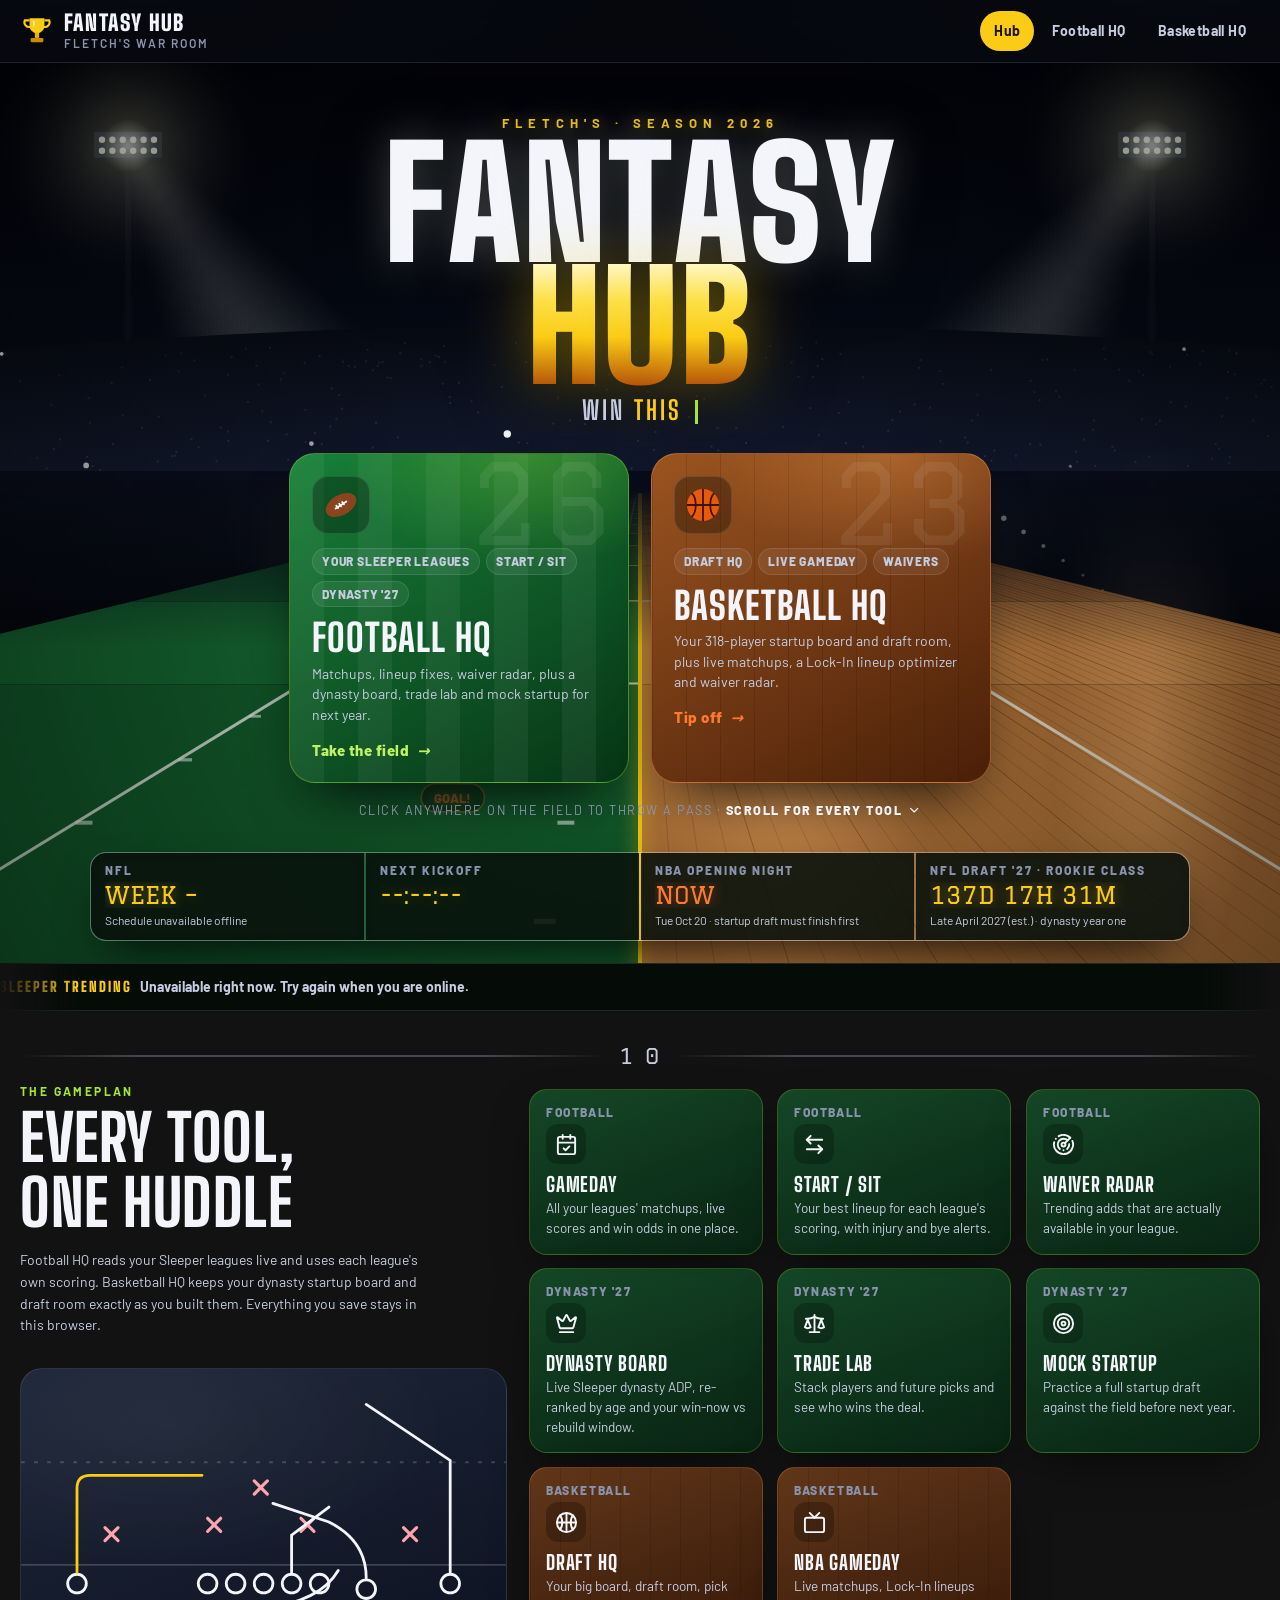
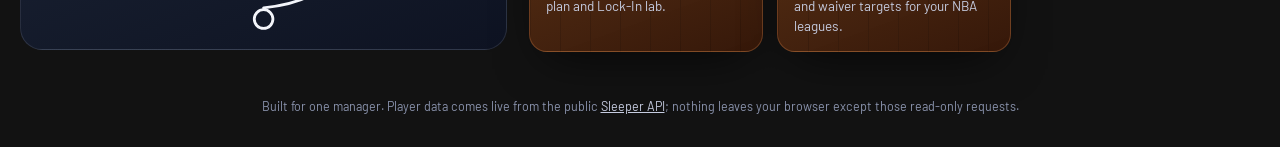
==== commit 1df72aaa: "Live boards: a 0x0 screen report no longer counts as full screen Co-Authored-By: Claude Opus 5.5 <no" ====
--- a/index.html
+++ b/index.html
@@ -8,7 +8,7 @@
 <link rel="icon" href="data:image/svg+xml,<svg xmlns='http://www.w3.org/2000/svg' viewBox='0 0 64 64'><ellipse cx='32' cy='32' rx='28' ry='17' fill='%238a4520' transform='rotate(-30 32 32)'/><path d='M22 38l20-12M27 36l-3-4M32 33l-3-4M37 30l-3-4' stroke='white' stroke-width='3'/></svg>">
 <link rel="preconnect" href="https://fonts.googleapis.com"><link rel="preconnect" href="https://fonts.gstatic.com" crossorigin>
 <link rel="stylesheet" href="https://fonts.googleapis.com/css2?family=Big+Shoulders+Display:wght@700;800;900&family=Graduate&family=Barlow:wght@400;500;600;700;800&family=JetBrains+Mono:wght@500;700&display=swap">
-<link rel="stylesheet" href="assets/hub.css?v=20261015f">
+<link rel="stylesheet" href="assets/hub.css?v=20261015g">
 <style>
 /* Landing: a full-bleed stadium hero (canvas field + flying objects) with the title, two "jersey" doors and a scoreboard.
    Below: the gameplan tiles, a live Sleeper ticker and a recap of your leagues. */
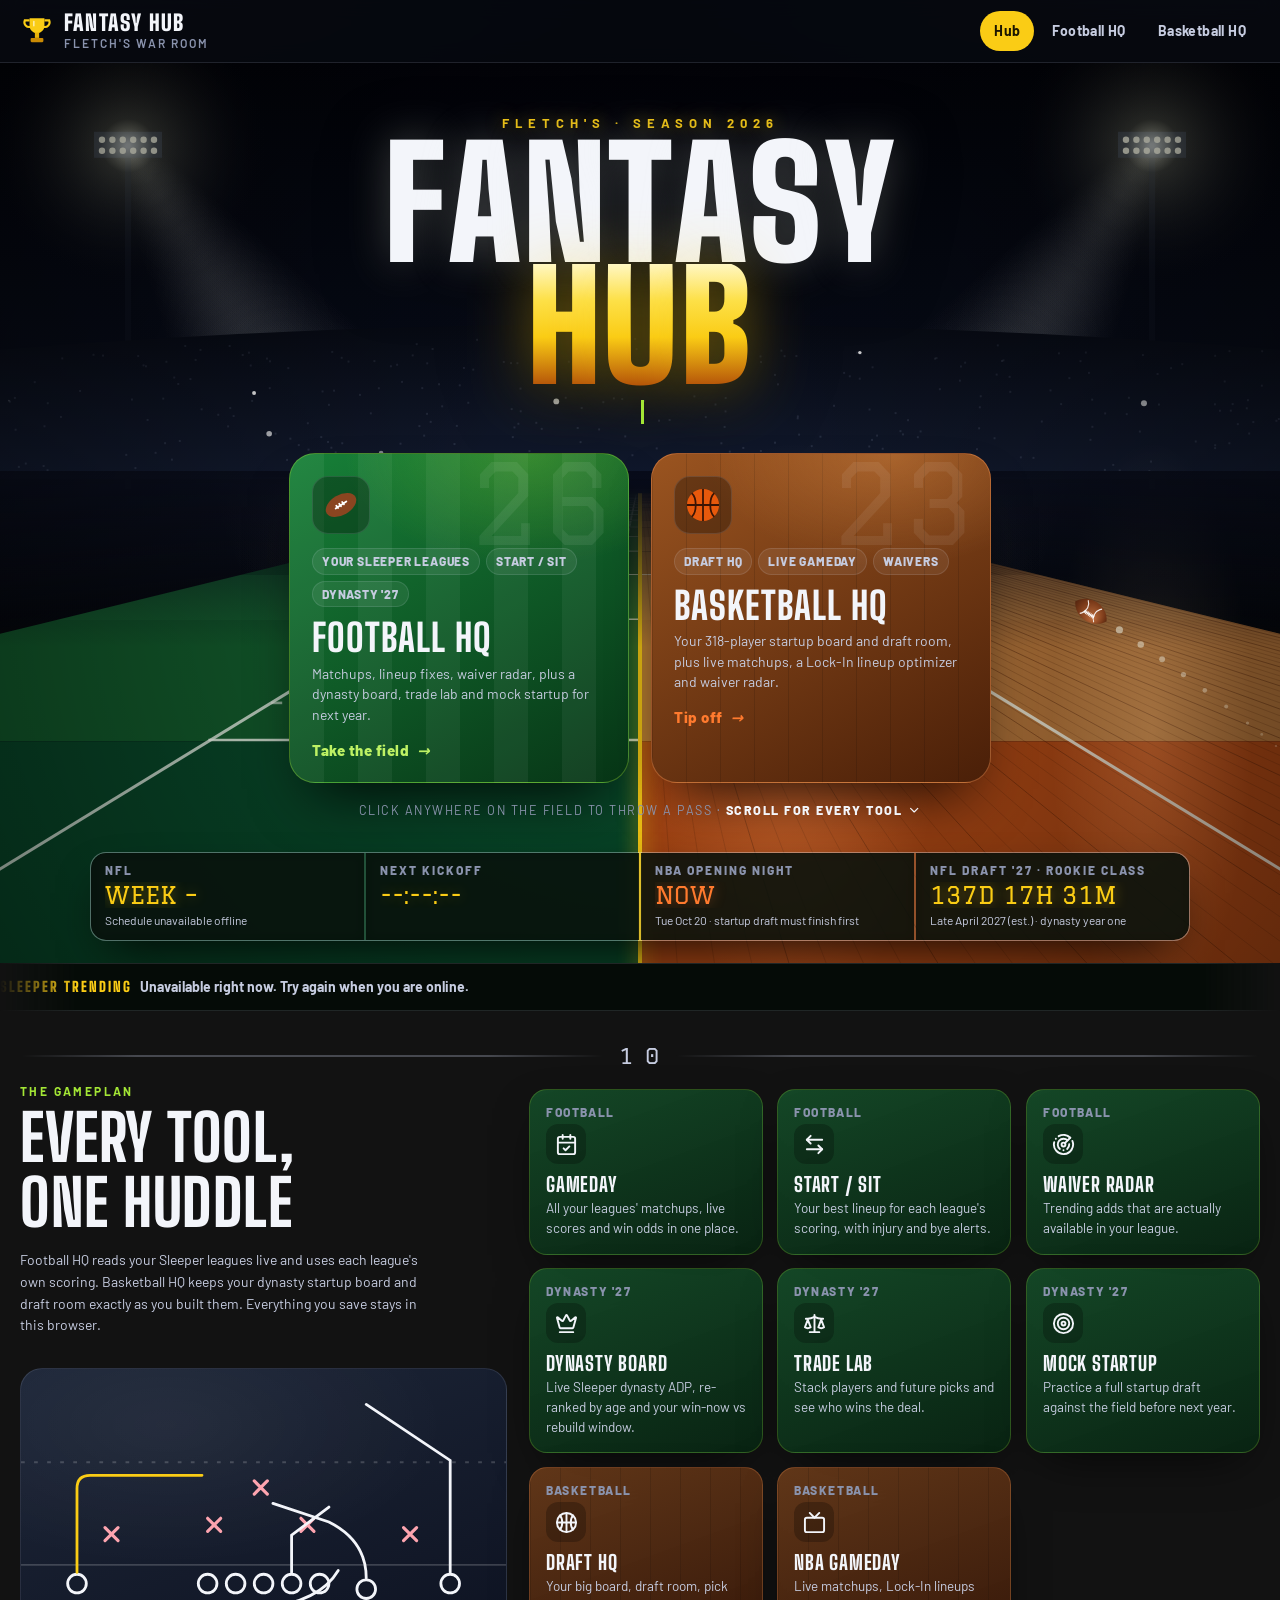
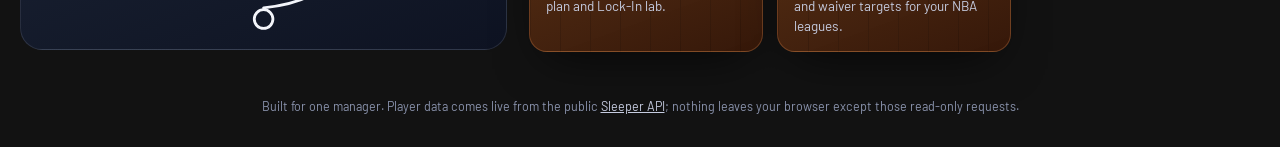
==== commit bf11a757: "Live boards: full-screen mode only from real full-screen signals (zoomed-out pages were misread) Co-" ====
--- a/index.html
+++ b/index.html
@@ -8,7 +8,7 @@
 <link rel="icon" href="data:image/svg+xml,<svg xmlns='http://www.w3.org/2000/svg' viewBox='0 0 64 64'><ellipse cx='32' cy='32' rx='28' ry='17' fill='%238a4520' transform='rotate(-30 32 32)'/><path d='M22 38l20-12M27 36l-3-4M32 33l-3-4M37 30l-3-4' stroke='white' stroke-width='3'/></svg>">
 <link rel="preconnect" href="https://fonts.googleapis.com"><link rel="preconnect" href="https://fonts.gstatic.com" crossorigin>
 <link rel="stylesheet" href="https://fonts.googleapis.com/css2?family=Big+Shoulders+Display:wght@700;800;900&family=Graduate&family=Barlow:wght@400;500;600;700;800&family=JetBrains+Mono:wght@500;700&display=swap">
-<link rel="stylesheet" href="assets/hub.css?v=20261015g">
+<link rel="stylesheet" href="assets/hub.css?v=20261015h">
 <style>
 /* Landing: a full-bleed stadium hero (canvas field + flying objects) with the title, two "jersey" doors and a scoreboard.
    Below: the gameplan tiles, a live Sleeper ticker and a recap of your leagues. */
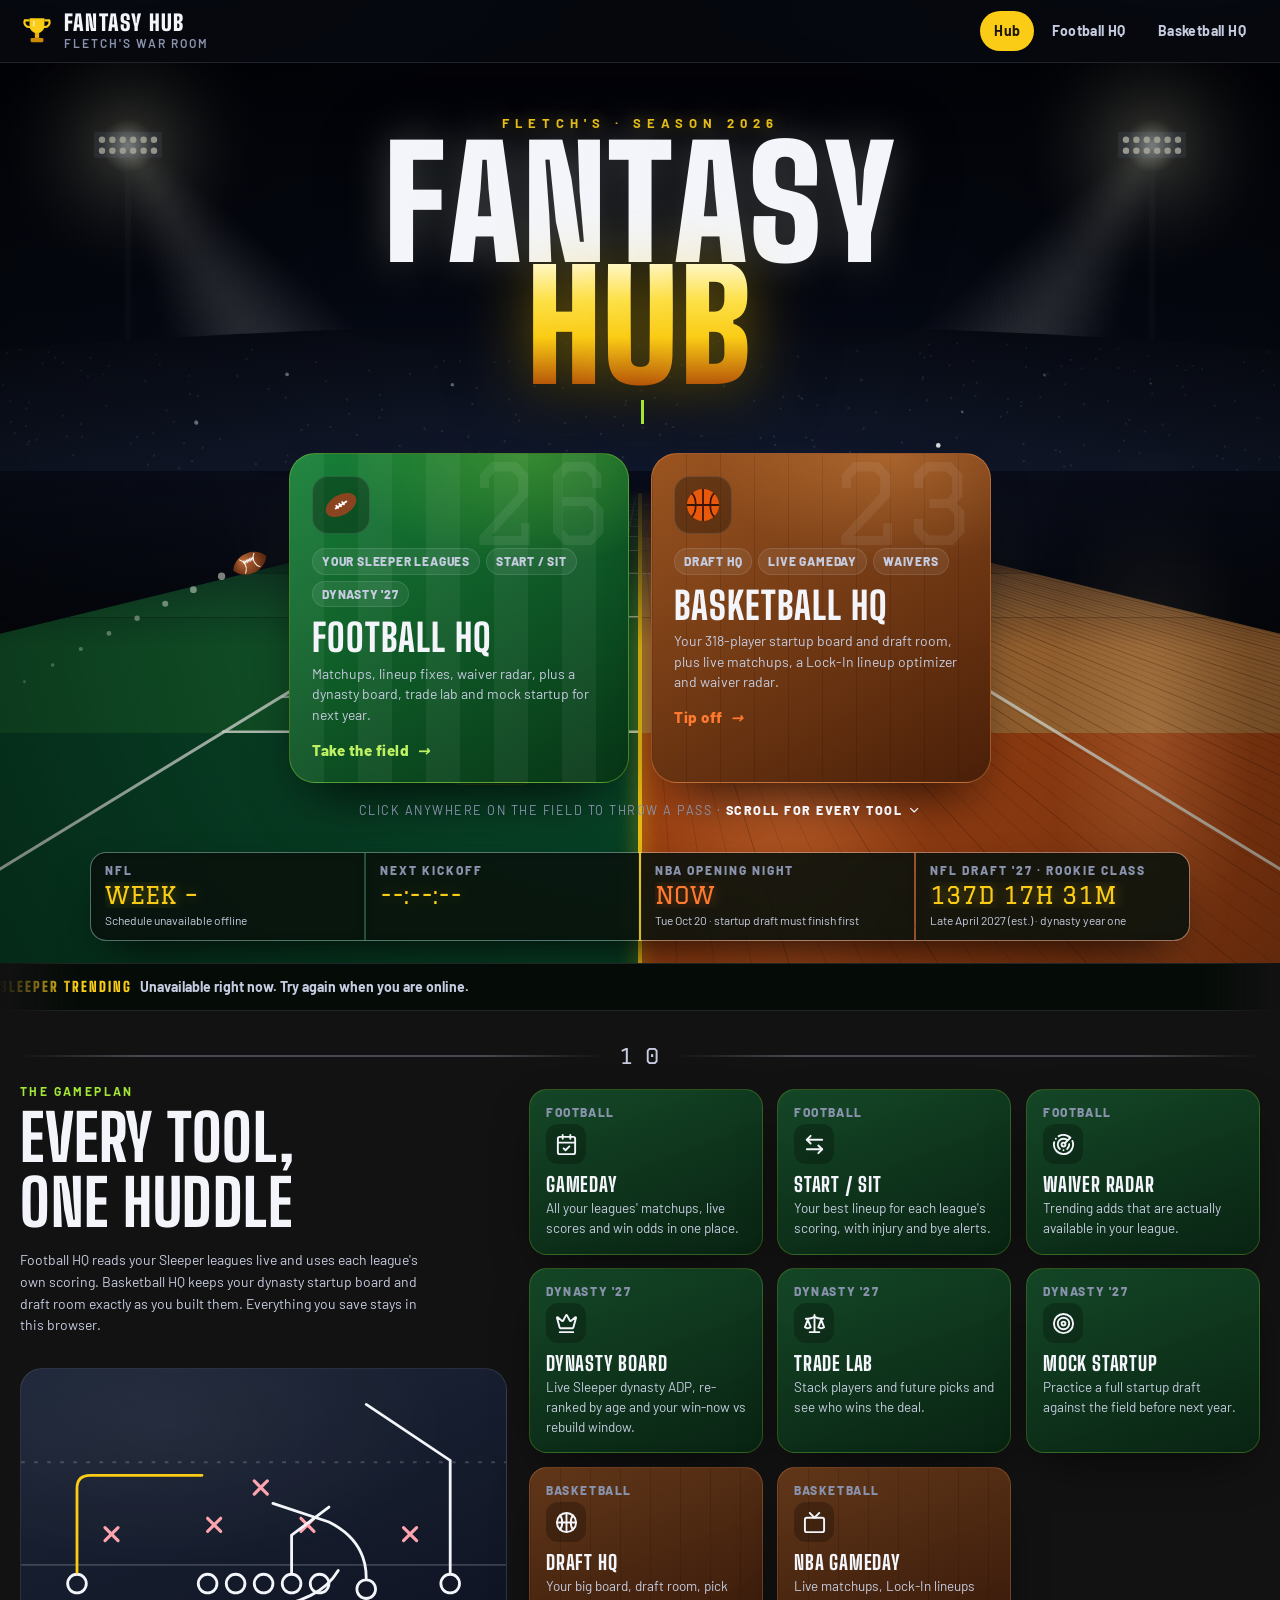
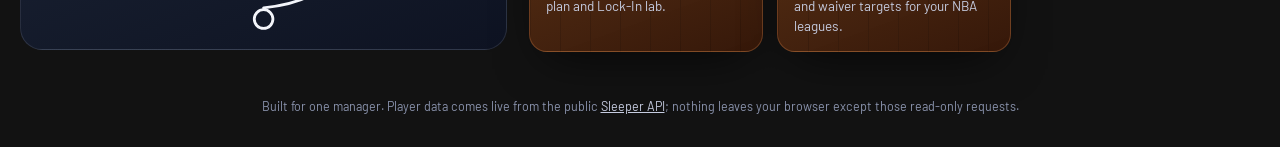
==== commit 3eb24819: "Live boards: keep the team / game-time line (projection inline and short names go first), logo fallb" ====
--- a/index.html
+++ b/index.html
@@ -8,7 +8,7 @@
 <link rel="icon" href="data:image/svg+xml,<svg xmlns='http://www.w3.org/2000/svg' viewBox='0 0 64 64'><ellipse cx='32' cy='32' rx='28' ry='17' fill='%238a4520' transform='rotate(-30 32 32)'/><path d='M22 38l20-12M27 36l-3-4M32 33l-3-4M37 30l-3-4' stroke='white' stroke-width='3'/></svg>">
 <link rel="preconnect" href="https://fonts.googleapis.com"><link rel="preconnect" href="https://fonts.gstatic.com" crossorigin>
 <link rel="stylesheet" href="https://fonts.googleapis.com/css2?family=Big+Shoulders+Display:wght@700;800;900&family=Graduate&family=Barlow:wght@400;500;600;700;800&family=JetBrains+Mono:wght@500;700&display=swap">
-<link rel="stylesheet" href="assets/hub.css?v=20261015h">
+<link rel="stylesheet" href="assets/hub.css?v=20261015i">
 <style>
 /* Landing: a full-bleed stadium hero (canvas field + flying objects) with the title, two "jersey" doors and a scoreboard.
    Below: the gameplan tiles, a live Sleeper ticker and a recap of your leagues. */
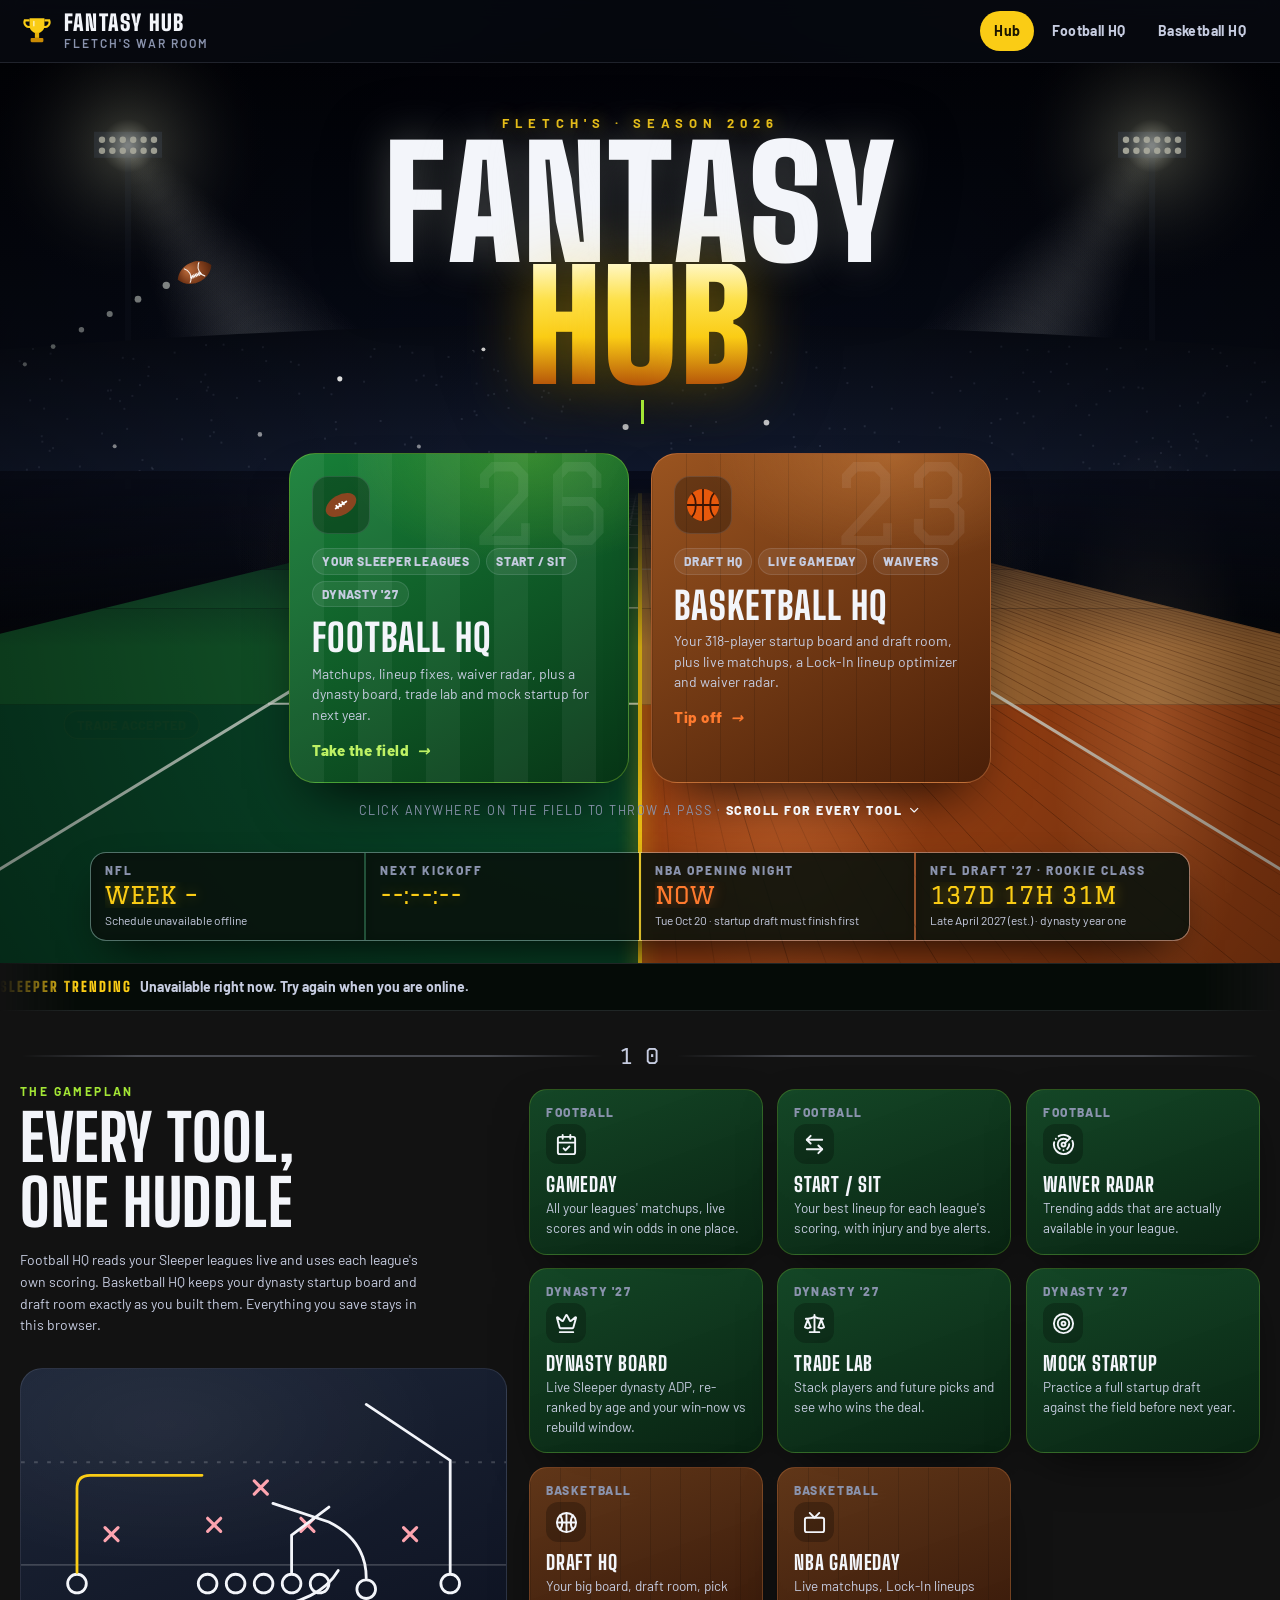
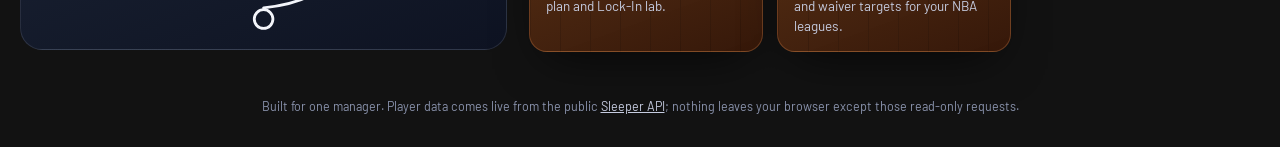
==== commit c912cfd8: "Live boards: lighter green box for players whose game is on right now Co-Authored-By: Claude Opus 5." ====
--- a/index.html
+++ b/index.html
@@ -8,7 +8,7 @@
 <link rel="icon" href="data:image/svg+xml,<svg xmlns='http://www.w3.org/2000/svg' viewBox='0 0 64 64'><ellipse cx='32' cy='32' rx='28' ry='17' fill='%238a4520' transform='rotate(-30 32 32)'/><path d='M22 38l20-12M27 36l-3-4M32 33l-3-4M37 30l-3-4' stroke='white' stroke-width='3'/></svg>">
 <link rel="preconnect" href="https://fonts.googleapis.com"><link rel="preconnect" href="https://fonts.gstatic.com" crossorigin>
 <link rel="stylesheet" href="https://fonts.googleapis.com/css2?family=Big+Shoulders+Display:wght@700;800;900&family=Graduate&family=Barlow:wght@400;500;600;700;800&family=JetBrains+Mono:wght@500;700&display=swap">
-<link rel="stylesheet" href="assets/hub.css?v=20261015i">
+<link rel="stylesheet" href="assets/hub.css?v=20261015j">
 <style>
 /* Landing: a full-bleed stadium hero (canvas field + flying objects) with the title, two "jersey" doors and a scoreboard.
    Below: the gameplan tiles, a live Sleeper ticker and a recap of your leagues. */
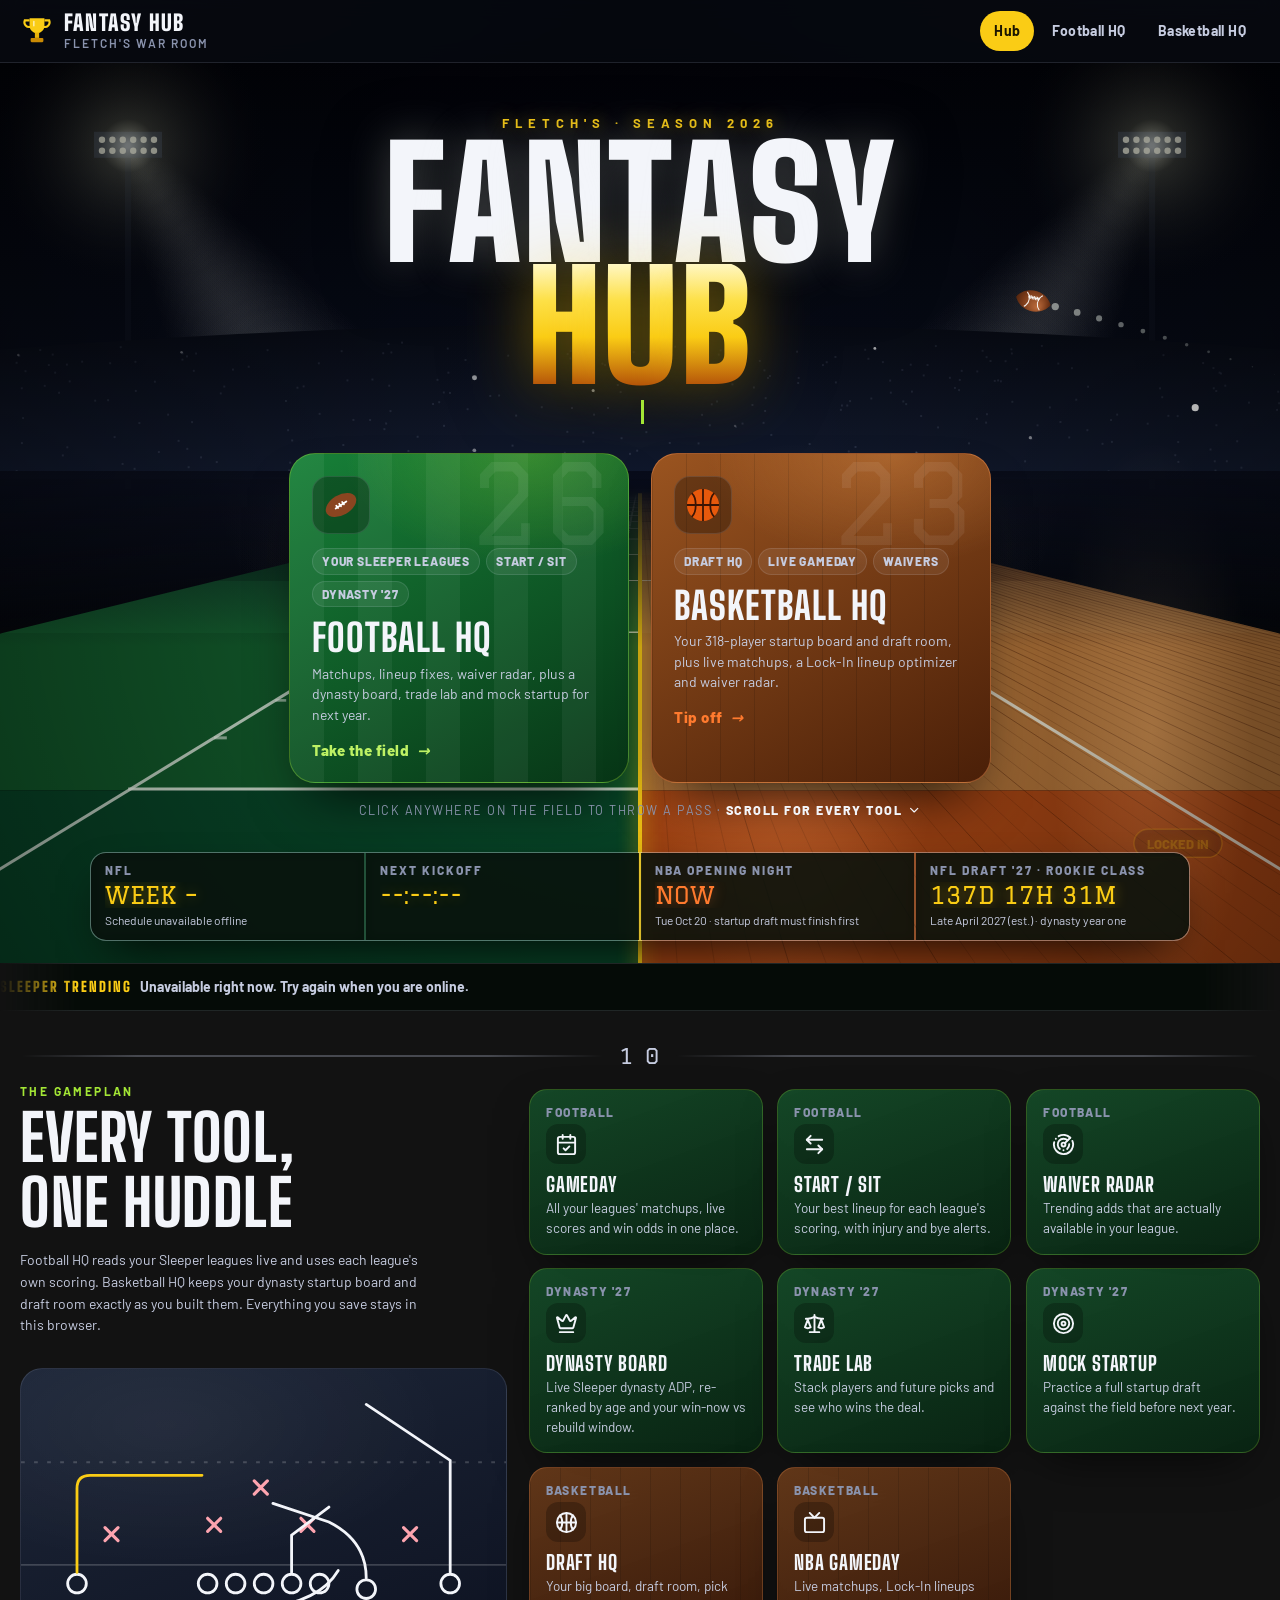
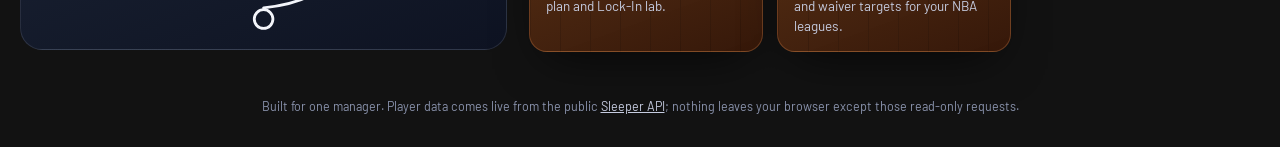
==== commit a54e56ca: "Football Live: drop the 'green box = playing now' legend entry Co-Authored-By: Claude Opus 5.5 <nore" ====
--- a/index.html
+++ b/index.html
@@ -8,7 +8,7 @@
 <link rel="icon" href="data:image/svg+xml,<svg xmlns='http://www.w3.org/2000/svg' viewBox='0 0 64 64'><ellipse cx='32' cy='32' rx='28' ry='17' fill='%238a4520' transform='rotate(-30 32 32)'/><path d='M22 38l20-12M27 36l-3-4M32 33l-3-4M37 30l-3-4' stroke='white' stroke-width='3'/></svg>">
 <link rel="preconnect" href="https://fonts.googleapis.com"><link rel="preconnect" href="https://fonts.gstatic.com" crossorigin>
 <link rel="stylesheet" href="https://fonts.googleapis.com/css2?family=Big+Shoulders+Display:wght@700;800;900&family=Graduate&family=Barlow:wght@400;500;600;700;800&family=JetBrains+Mono:wght@500;700&display=swap">
-<link rel="stylesheet" href="assets/hub.css?v=20261015j">
+<link rel="stylesheet" href="assets/hub.css?v=20261018a">
 <style>
 /* Landing: a full-bleed stadium hero (canvas field + flying objects) with the title, two "jersey" doors and a scoreboard.
    Below: the gameplan tiles, a live Sleeper ticker and a recap of your leagues. */
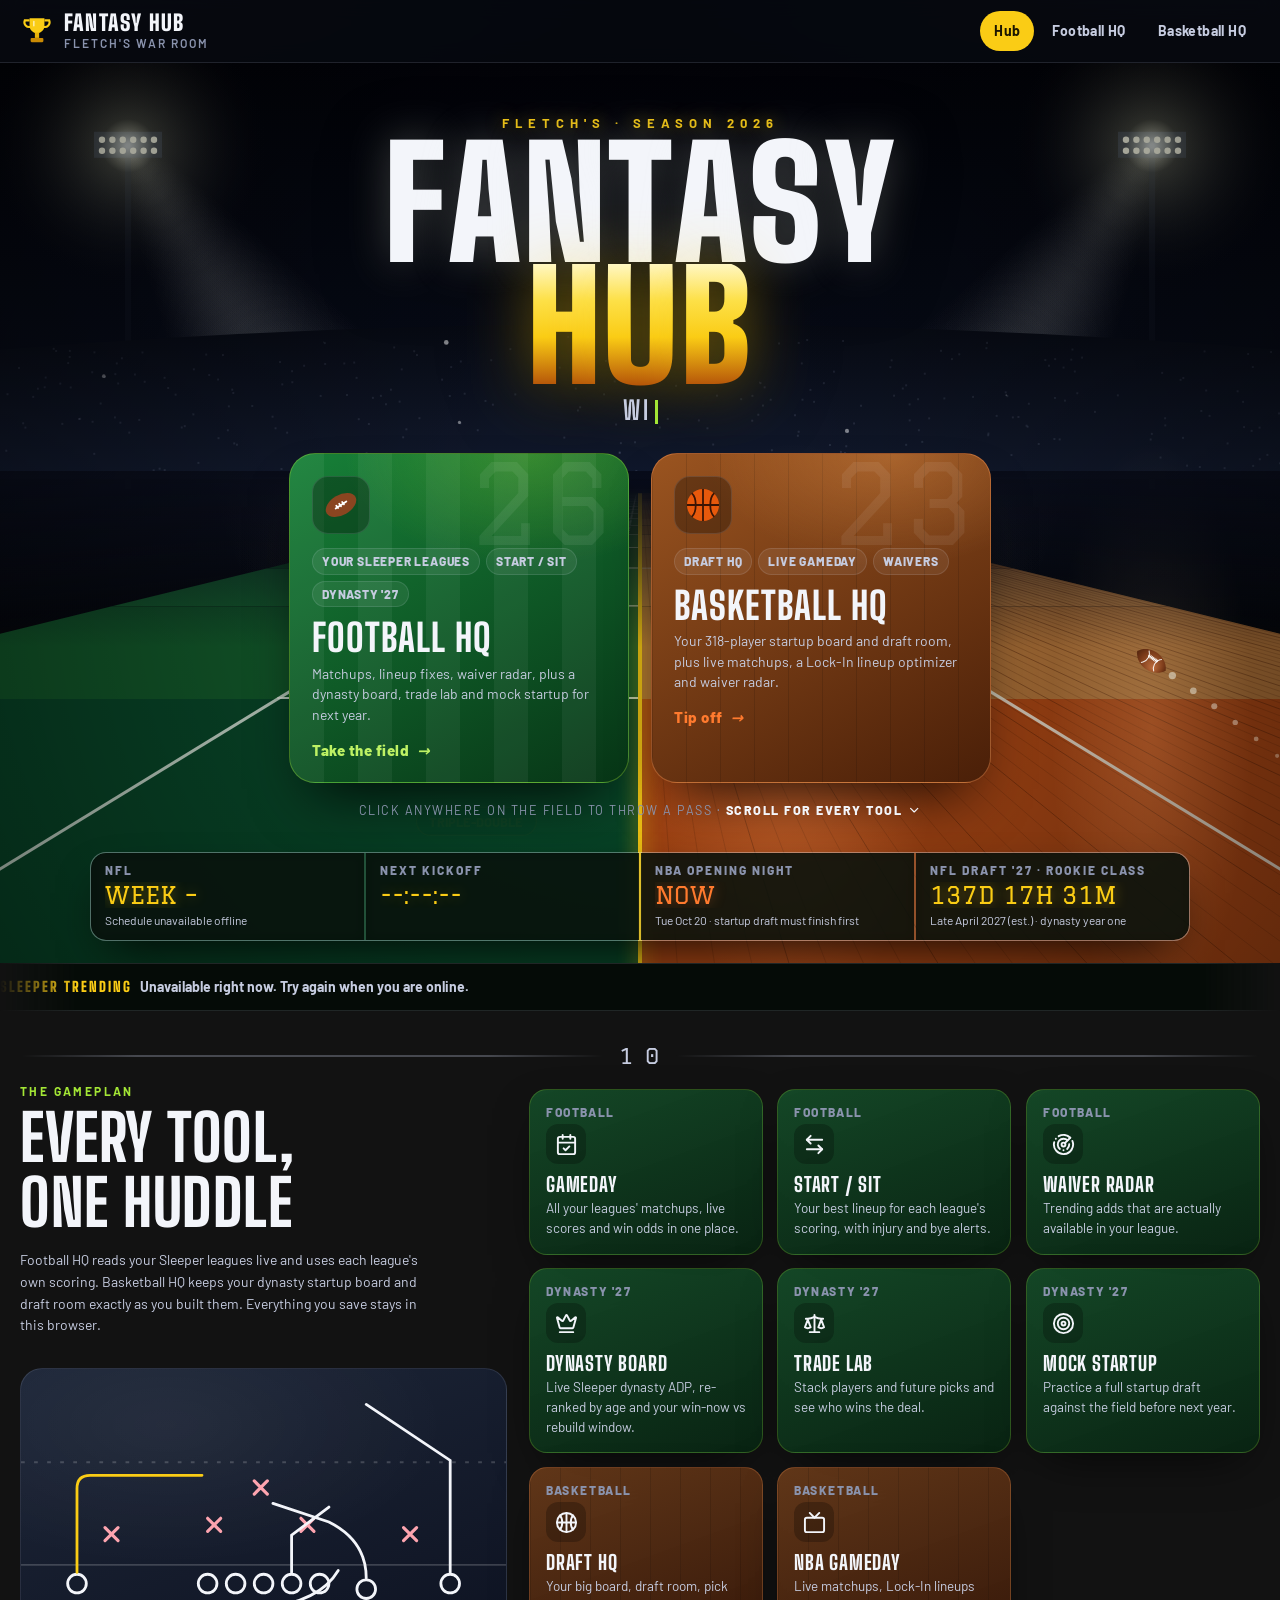
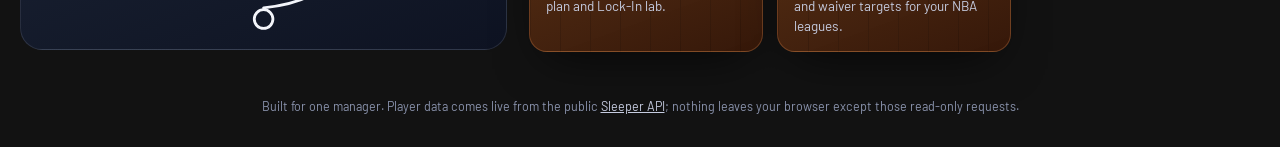
==== commit aa088679: "Football Live: click a player for a points breakdown (each stat, points earned, points projected) Co" ====
--- a/index.html
+++ b/index.html
@@ -8,7 +8,7 @@
 <link rel="icon" href="data:image/svg+xml,<svg xmlns='http://www.w3.org/2000/svg' viewBox='0 0 64 64'><ellipse cx='32' cy='32' rx='28' ry='17' fill='%238a4520' transform='rotate(-30 32 32)'/><path d='M22 38l20-12M27 36l-3-4M32 33l-3-4M37 30l-3-4' stroke='white' stroke-width='3'/></svg>">
 <link rel="preconnect" href="https://fonts.googleapis.com"><link rel="preconnect" href="https://fonts.gstatic.com" crossorigin>
 <link rel="stylesheet" href="https://fonts.googleapis.com/css2?family=Big+Shoulders+Display:wght@700;800;900&family=Graduate&family=Barlow:wght@400;500;600;700;800&family=JetBrains+Mono:wght@500;700&display=swap">
-<link rel="stylesheet" href="assets/hub.css?v=20261018a">
+<link rel="stylesheet" href="assets/hub.css?v=20261018b">
 <style>
 /* Landing: a full-bleed stadium hero (canvas field + flying objects) with the title, two "jersey" doors and a scoreboard.
    Below: the gameplan tiles, a live Sleeper ticker and a recap of your leagues. */
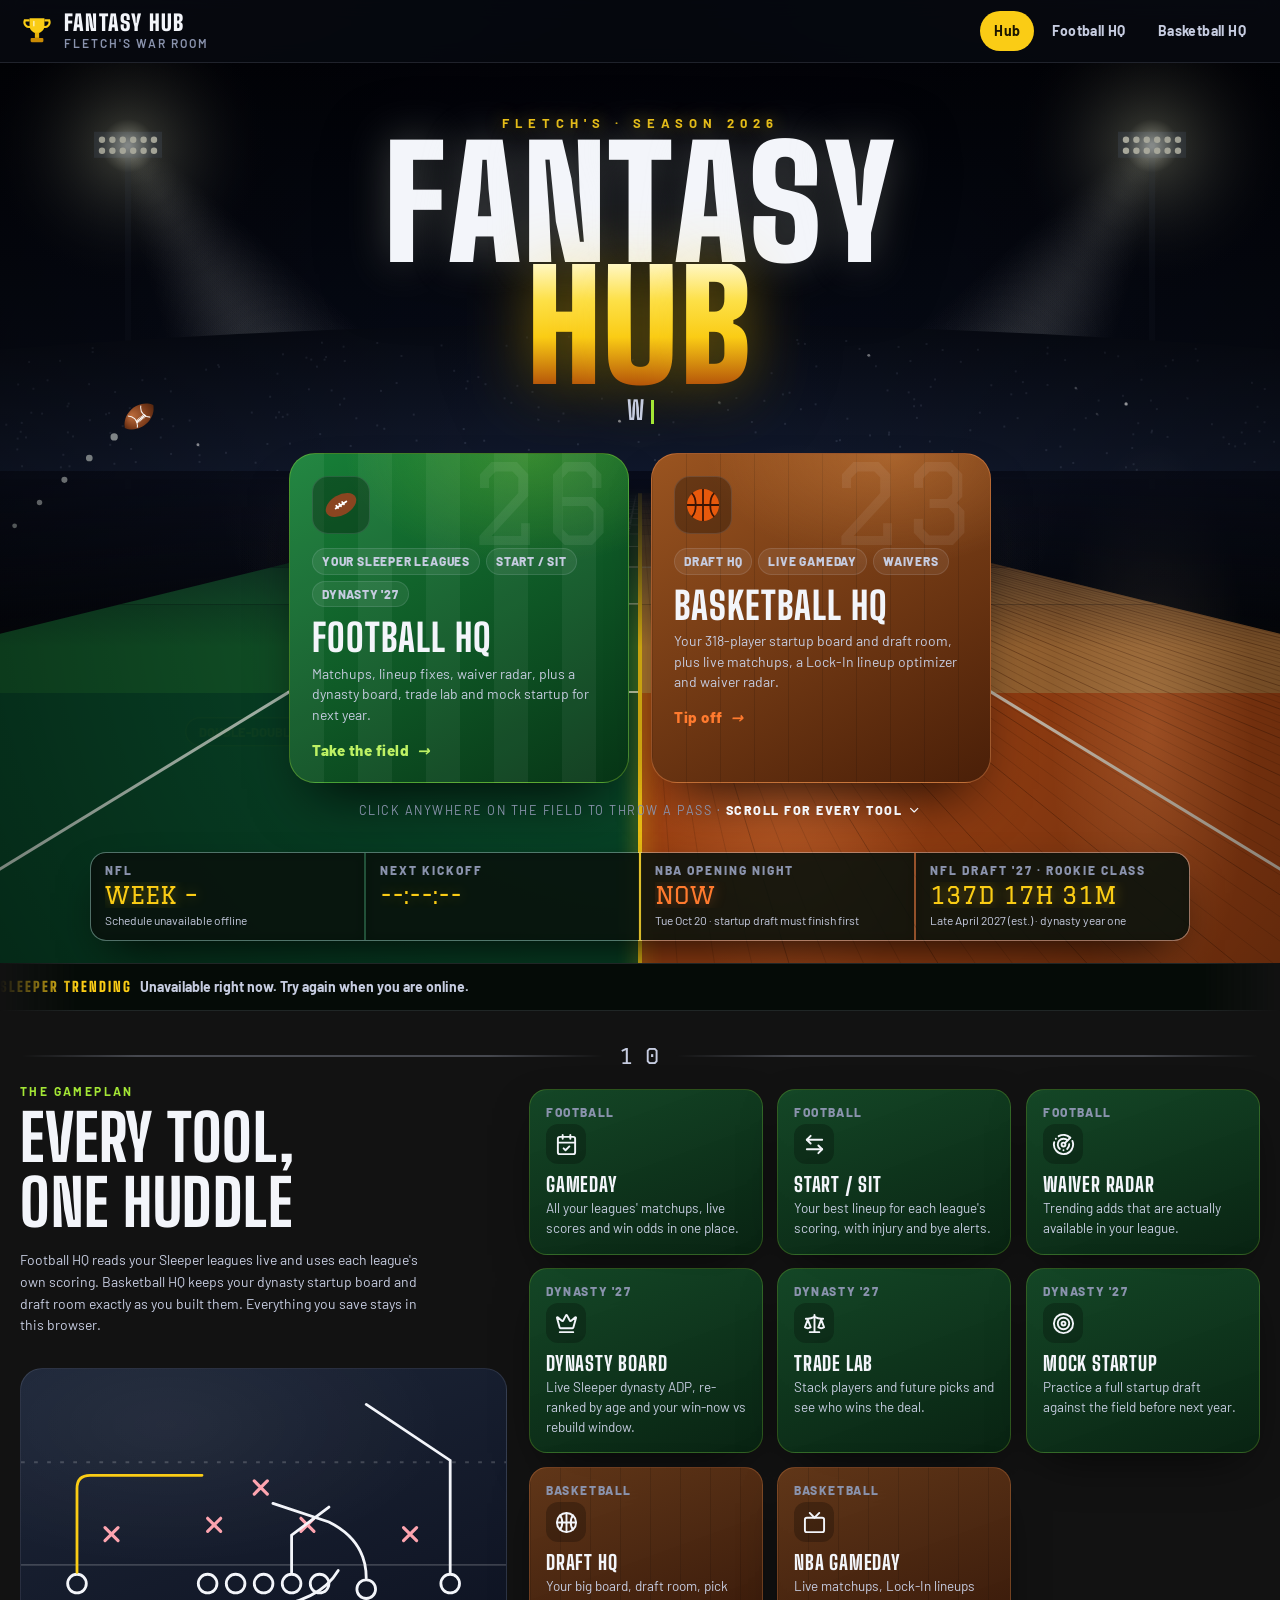
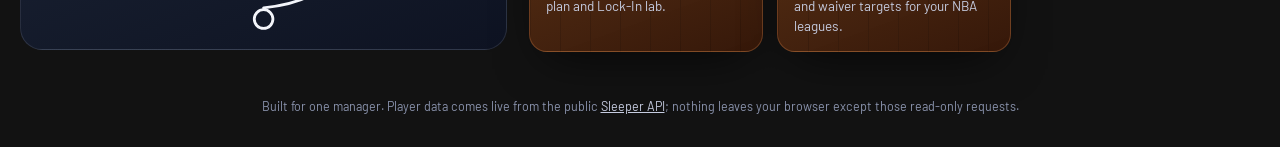
==== commit 081f24a2: "Basketball Live: click a player for a game-by-game points breakdown (Lock-In counted game picked out" ====
--- a/index.html
+++ b/index.html
@@ -8,7 +8,7 @@
 <link rel="icon" href="data:image/svg+xml,<svg xmlns='http://www.w3.org/2000/svg' viewBox='0 0 64 64'><ellipse cx='32' cy='32' rx='28' ry='17' fill='%238a4520' transform='rotate(-30 32 32)'/><path d='M22 38l20-12M27 36l-3-4M32 33l-3-4M37 30l-3-4' stroke='white' stroke-width='3'/></svg>">
 <link rel="preconnect" href="https://fonts.googleapis.com"><link rel="preconnect" href="https://fonts.gstatic.com" crossorigin>
 <link rel="stylesheet" href="https://fonts.googleapis.com/css2?family=Big+Shoulders+Display:wght@700;800;900&family=Graduate&family=Barlow:wght@400;500;600;700;800&family=JetBrains+Mono:wght@500;700&display=swap">
-<link rel="stylesheet" href="assets/hub.css?v=20261018b">
+<link rel="stylesheet" href="assets/hub.css?v=20261018c">
 <style>
 /* Landing: a full-bleed stadium hero (canvas field + flying objects) with the title, two "jersey" doors and a scoreboard.
    Below: the gameplan tiles, a live Sleeper ticker and a recap of your leagues. */
